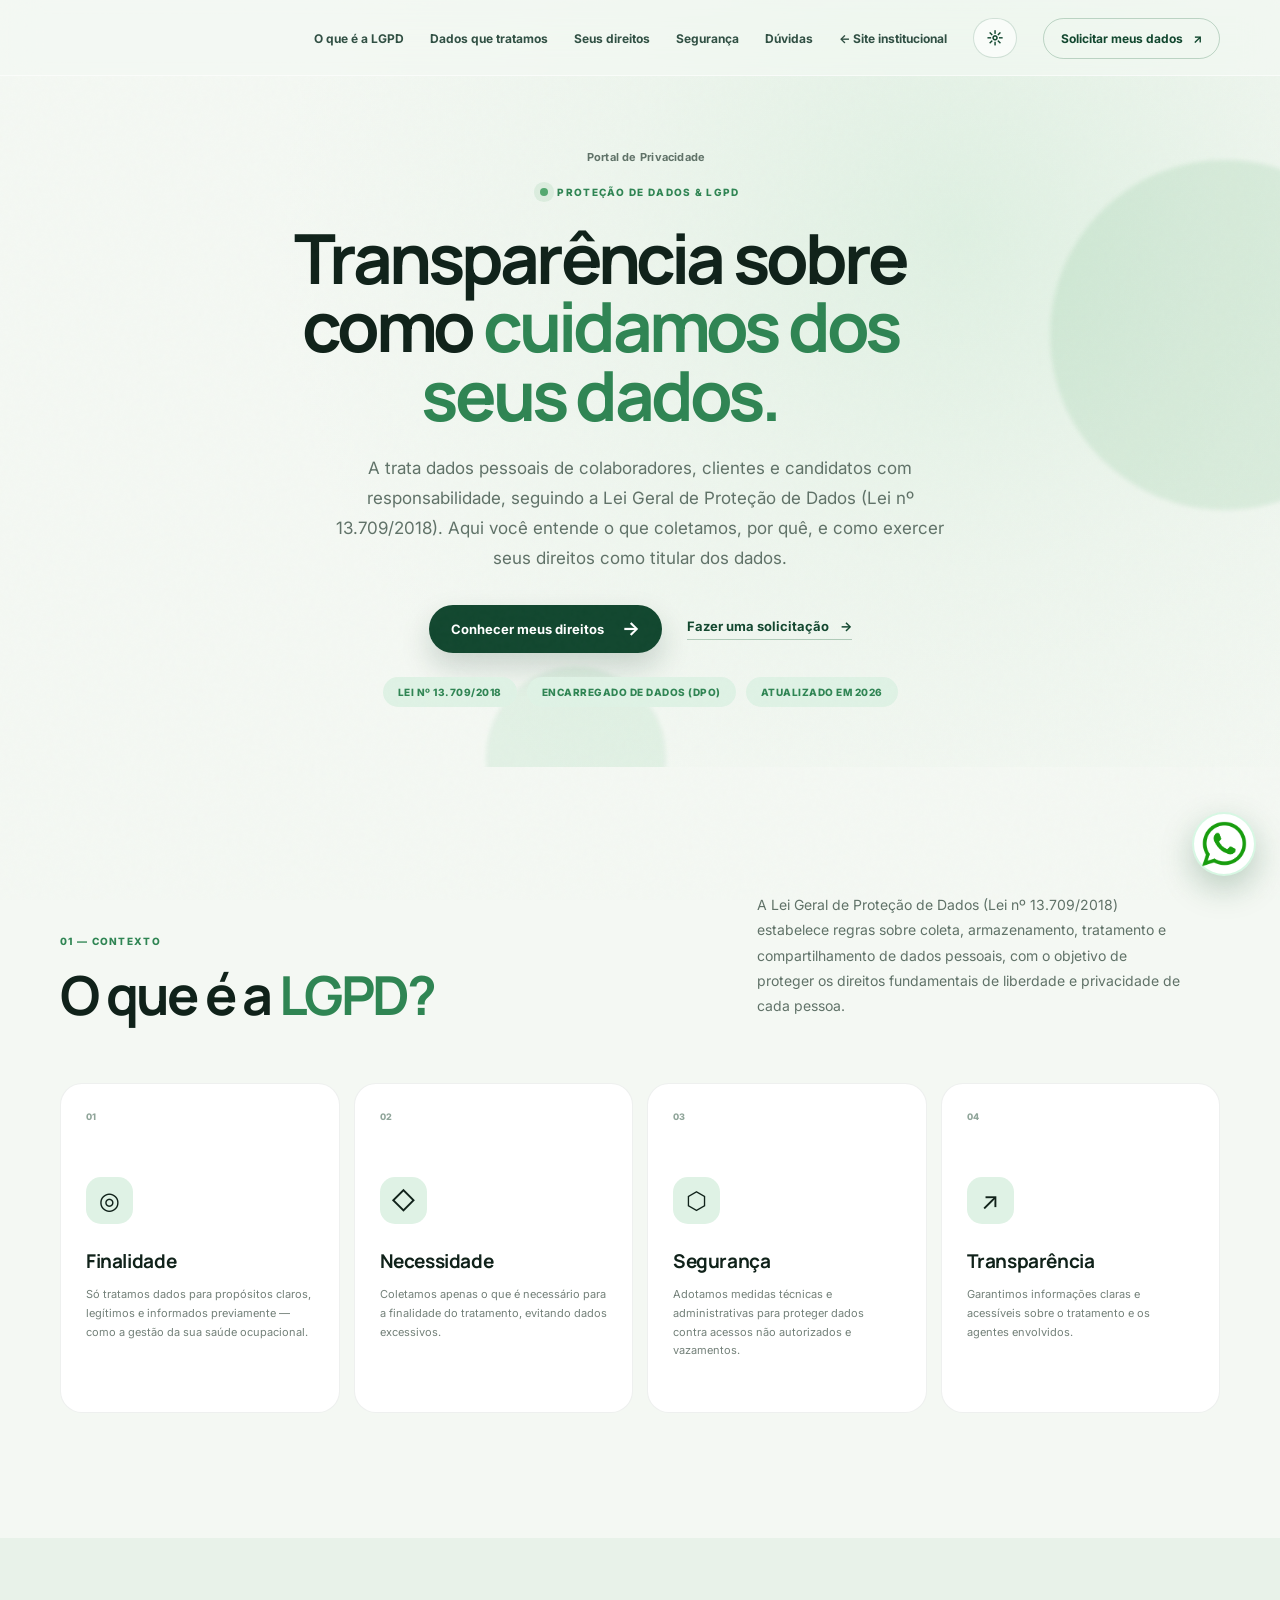
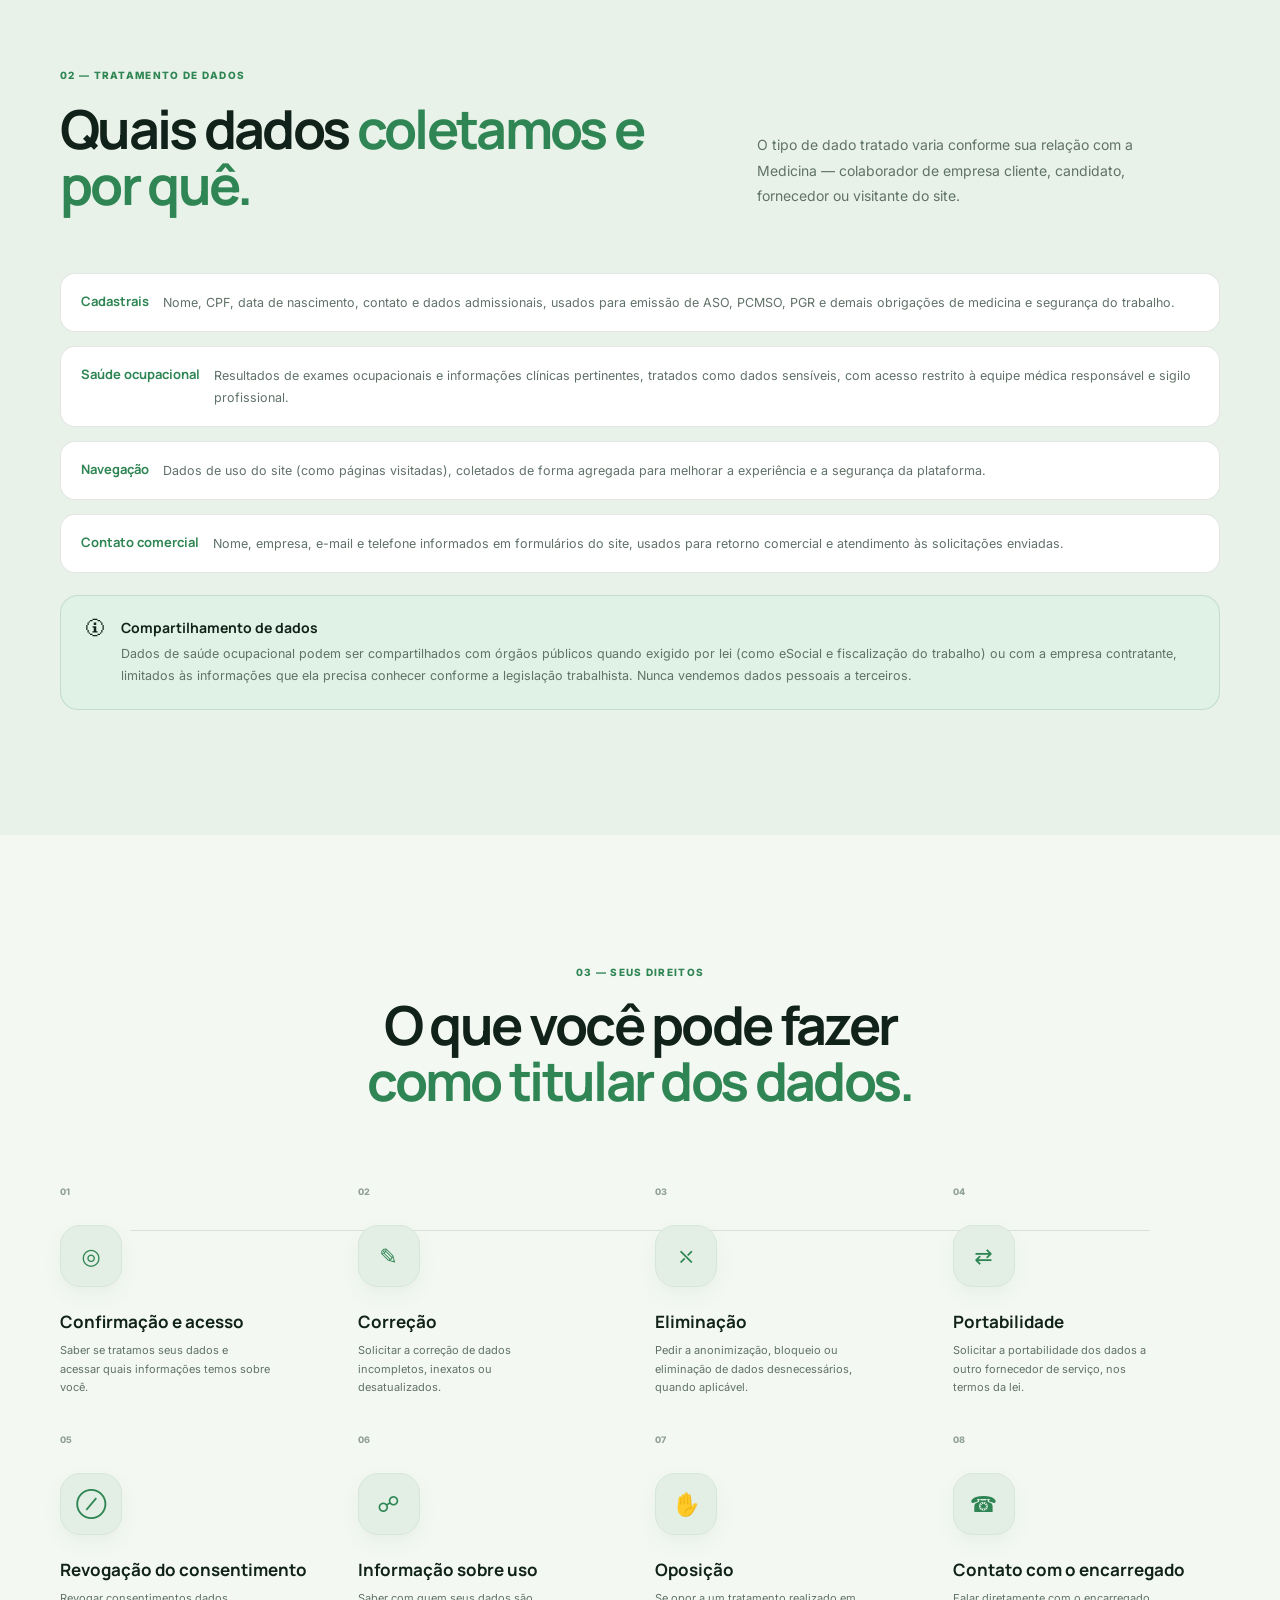
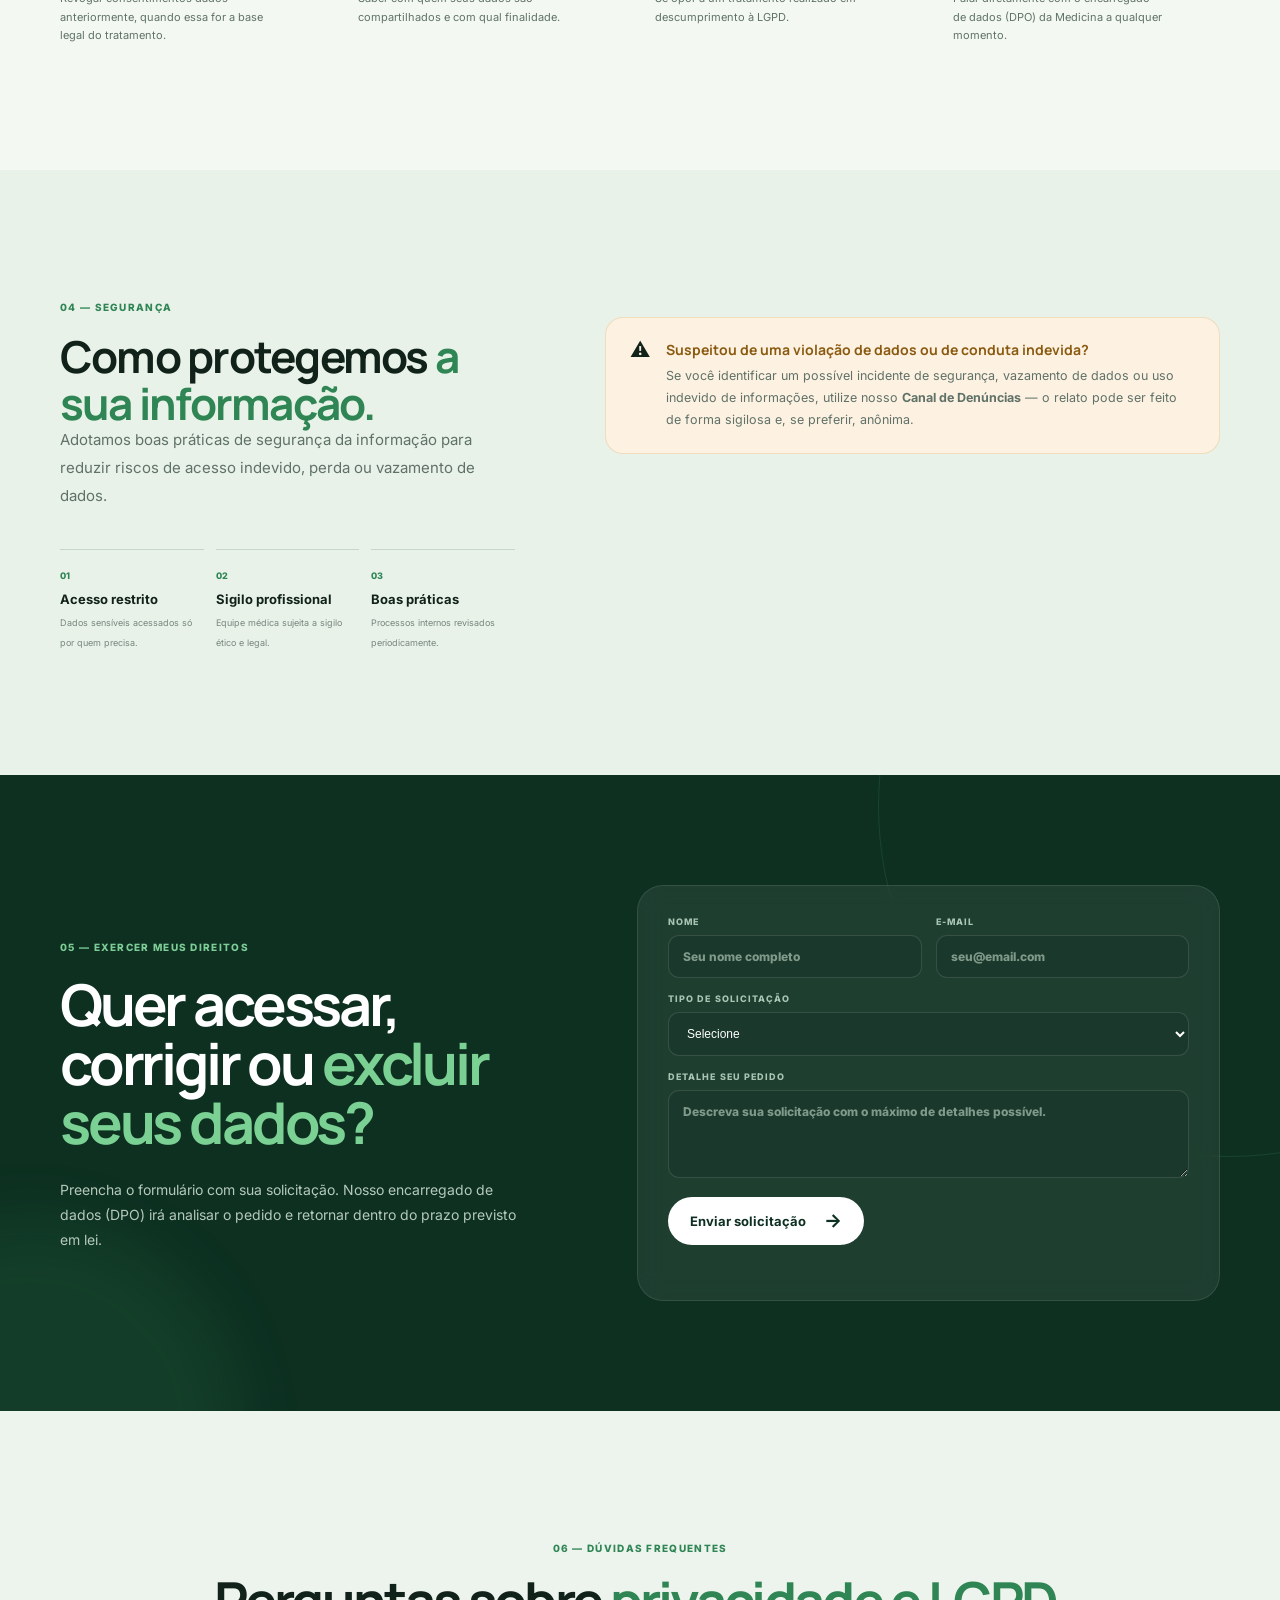
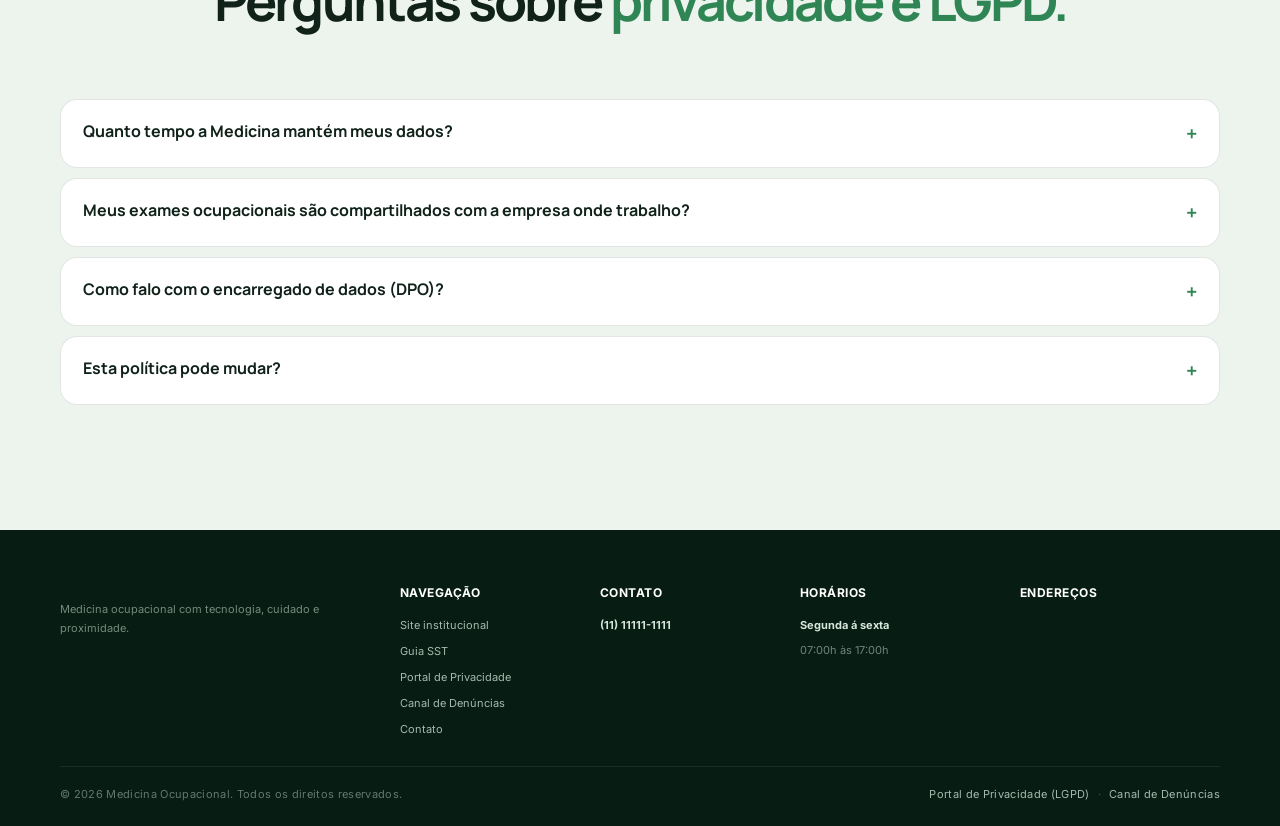
==== Medicina/privacidade.html @ 220d485c "Add files via upload" ====
<!DOCTYPE html>
<html lang="pt-BR">

<head>
  <meta charset="UTF-8">
  <meta name="viewport" content="width=device-width, initial-scale=1.0">

  <meta name="description"
    content="Portal de Privacidade — como tratamos dados pessoais em conformidade com a LGPD (Lei 13.709/2018), seus direitos e como exercê-los.">

  <meta name="theme-color" content="#0f3d2a">

  <title>Portal de Privacidade & LGPD</title>

  <link rel="preconnect" href="https://fonts.googleapis.com">
  <link rel="preconnect" href="https://fonts.gstatic.com" crossorigin>

  <link
    href="https://fonts.googleapis.com/css2?family=Inter:wght@400;500;600;700;800&family=Manrope:wght@500;600;700;800&display=swap"
    rel="stylesheet">

  <link rel="stylesheet" href="style.css">
  <link rel="stylesheet" href="legal.css">
</head>

<body>

  <div class="noise" aria-hidden="true"></div>

  <header class="header" id="inicio">
    <div class="container nav-wrap">

      <a class="brand" href="index.html" aria-label="Medicina - início">
      </a>

      <button class="menu-toggle" type="button" aria-label="Abrir menu" aria-expanded="false">
        <span></span>
        <span></span>
        <span></span>
      </button>

      <nav class="nav" aria-label="Navegação principal">
        <a href="#lgpd">O que é a LGPD</a>
        <a href="#dados">Dados que tratamos</a>
        <a href="#direitos">Seus direitos</a>
        <a href="#seguranca">Segurança</a>
        <a href="#faq">Dúvidas</a>
        <a href="index.html">← Site institucional</a>

        <button class="theme-toggle" type="button" id="themeToggle" aria-label="Ativar tema escuro" aria-pressed="false"
          title="Alternar tema">
          <span class="theme-icon theme-sun" aria-hidden="true">☼</span>
          <span class="theme-icon theme-moon" aria-hidden="true">☾</span>
        </button>

        <a href="#solicitar" class="nav-cta">
          Solicitar meus dados <span>↗</span>
        </a>
      </nav>

    </div>
  </header>


  <main>

    <!-- =========================
         HERO
    ========================== -->
    <section class="hero hero-simple">

      <div class="hero-glow glow-one"></div>
      <div class="hero-glow glow-two"></div>

      <div class="container hero-grid">

        <div class="hero-copy reveal">

          <div class="breadcrumb">
            <a href="index.html"></a>
            <span></span>
            <span>Portal de Privacidade</span>
          </div>

          <div class="eyebrow" style="justify-content:center">
            <span class="pulse"></span>
            Proteção de dados & LGPD
          </div>

          <h1>
            Transparência sobre como
            <em>cuidamos dos seus dados.</em>
          </h1>

          <p class="hero-text">
            A trata dados pessoais de colaboradores, clientes e
            candidatos com responsabilidade, seguindo a Lei Geral de Proteção
            de Dados (Lei nº 13.709/2018). Aqui você entende o que coletamos,
            por quê, e como exercer seus direitos como titular dos dados.
          </p>

          <div class="hero-actions">
            <a href="#direitos" class="btn btn-primary">
              Conhecer meus direitos
              <span>→</span>
            </a>

            <a href="#solicitar" class="text-link">
              Fazer uma solicitação <span>→</span>
            </a>
          </div>

          <div class="meta-badges">
            <span class="meta-badge">Lei nº 13.709/2018</span>
            <span class="meta-badge">Encarregado de dados (DPO)</span>
            <span class="meta-badge">Atualizado em 2026</span>
          </div>

        </div>

      </div>

    </section>


    <!-- =========================
         O QUE É A LGPD
    ========================== -->
    <section class="section" id="lgpd">
      <div class="container">

        <div class="section-heading reveal">
          <div>
            <span class="section-tag">01 — Contexto</span>
            <h2>O que é a <span>LGPD?</span></h2>
          </div>

          <p>
            A Lei Geral de Proteção de Dados (Lei nº 13.709/2018) estabelece
            regras sobre coleta, armazenamento, tratamento e compartilhamento
            de dados pessoais, com o objetivo de proteger os direitos
            fundamentais de liberdade e privacidade de cada pessoa.
          </p>
        </div>

        <div class="services-grid">

          <div class="service-card reveal">
            <span class="service-number">01</span>
            <div class="service-icon">◎</div>
            <h3>Finalidade</h3>
            <p>Só tratamos dados para propósitos claros, legítimos e
              informados previamente — como a gestão da sua saúde
              ocupacional.</p>
          </div>

          <div class="service-card reveal delay-1">
            <span class="service-number">02</span>
            <div class="service-icon">◇</div>
            <h3>Necessidade</h3>
            <p>Coletamos apenas o que é necessário para a finalidade do
              tratamento, evitando dados excessivos.</p>
          </div>

          <div class="service-card reveal delay-2">
            <span class="service-number">03</span>
            <div class="service-icon">⬡</div>
            <h3>Segurança</h3>
            <p>Adotamos medidas técnicas e administrativas para proteger
              dados contra acessos não autorizados e vazamentos.</p>
          </div>

          <div class="service-card reveal delay-3">
            <span class="service-number">04</span>
            <div class="service-icon">↗</div>
            <h3>Transparência</h3>
            <p>Garantimos informações claras e acessíveis sobre o
              tratamento e os agentes envolvidos.</p>
          </div>

        </div>

      </div>
    </section>


    <!-- =========================
         DADOS QUE TRATAMOS
    ========================== -->
    <section class="section about" id="dados">
      <div class="container">

        <div class="section-heading reveal">
          <div>
            <span class="section-tag">02 — Tratamento de dados</span>
            <h2>Quais dados <span>coletamos e por quê.</span></h2>
          </div>

          <p>
            O tipo de dado tratado varia conforme sua relação com a
            Medicina — colaborador de empresa cliente, candidato,
            fornecedor ou visitante do site.
          </p>
        </div>

        <ul class="legal-list">

          <li class="reveal">
            <b>Cadastrais</b>
            <span>Nome, CPF, data de nascimento, contato e dados
              admissionais, usados para emissão de ASO, PCMSO, PGR e
              demais obrigações de medicina e segurança do trabalho.</span>
          </li>

          <li class="reveal delay-1">
            <b>Saúde ocupacional</b>
            <span>Resultados de exames ocupacionais e informações clínicas
              pertinentes, tratados como dados sensíveis, com acesso
              restrito à equipe médica responsável e sigilo profissional.</span>
          </li>

          <li class="reveal delay-2">
            <b>Navegação</b>
            <span>Dados de uso do site (como páginas visitadas), coletados
              de forma agregada para melhorar a experiência e a
              segurança da plataforma.</span>
          </li>

          <li class="reveal delay-3">
            <b>Contato comercial</b>
            <span>Nome, empresa, e-mail e telefone informados em
              formulários do site, usados para retorno comercial e
              atendimento às solicitações enviadas.</span>
          </li>

        </ul>

        <div class="info-box reveal">
          <span class="info-icon">🛈</span>
          <div>
            <h4>Compartilhamento de dados</h4>
            <p>
              Dados de saúde ocupacional podem ser compartilhados com
              órgãos públicos quando exigido por lei (como eSocial e
              fiscalização do trabalho) ou com a empresa contratante,
              limitados às informações que ela precisa conhecer conforme
              a legislação trabalhista. Nunca vendemos dados pessoais a
              terceiros.
            </p>
          </div>
        </div>

      </div>
    </section>


    <!-- =========================
         SEUS DIREITOS
    ========================== -->
    <section class="section process" id="direitos">
      <div class="container">

        <div class="section-heading centered reveal">
          <span class="section-tag">03 — Seus direitos</span>
          <h2>
            O que você pode fazer<br>
            <span>como titular dos dados.</span>
          </h2>
        </div>

        <div class="process-line"></div>

        <div class="process-grid">

          <div class="step reveal">
            <span>01</span>
            <div class="step-icon">◎</div>
            <h3>Confirmação e acesso</h3>
            <p>Saber se tratamos seus dados e acessar quais informações
              temos sobre você.</p>
          </div>

          <div class="step reveal delay-1">
            <span>02</span>
            <div class="step-icon">✎</div>
            <h3>Correção</h3>
            <p>Solicitar a correção de dados incompletos, inexatos ou
              desatualizados.</p>
          </div>

          <div class="step reveal delay-2">
            <span>03</span>
            <div class="step-icon">⤬</div>
            <h3>Eliminação</h3>
            <p>Pedir a anonimização, bloqueio ou eliminação de dados
              desnecessários, quando aplicável.</p>
          </div>

          <div class="step reveal delay-3">
            <span>04</span>
            <div class="step-icon">⇄</div>
            <h3>Portabilidade</h3>
            <p>Solicitar a portabilidade dos dados a outro fornecedor de
              serviço, nos termos da lei.</p>
          </div>

          <div class="step reveal">
            <span>05</span>
            <div class="step-icon">⊘</div>
            <h3>Revogação do consentimento</h3>
            <p>Revogar consentimentos dados anteriormente, quando essa for
              a base legal do tratamento.</p>
          </div>

          <div class="step reveal delay-1">
            <span>06</span>
            <div class="step-icon">☍</div>
            <h3>Informação sobre uso</h3>
            <p>Saber com quem seus dados são compartilhados e com qual
              finalidade.</p>
          </div>

          <div class="step reveal delay-2">
            <span>07</span>
            <div class="step-icon">✋</div>
            <h3>Oposição</h3>
            <p>Se opor a um tratamento realizado em descumprimento à
              LGPD.</p>
          </div>

          <div class="step reveal delay-3">
            <span>08</span>
            <div class="step-icon">☎</div>
            <h3>Contato com o encarregado</h3>
            <p>Falar diretamente com o encarregado de dados (DPO) da
              Medicina a qualquer momento.</p>
          </div>

        </div>

      </div>
    </section>


    <!-- =========================
         SEGURANÇA DA INFORMAÇÃO
    ========================== -->
    <section class="section about" id="seguranca">
      <div class="container split reveal">

        <div>
          <span class="section-tag">04 — Segurança</span>
          <h2>Como protegemos <span>a sua informação.</span></h2>

          <p>
            Adotamos boas práticas de segurança da informação para reduzir
            riscos de acesso indevido, perda ou vazamento de dados.
          </p>

          <div class="values">

            <div>
              <span>01</span>
              <strong>Acesso restrito</strong>
              <small>
                Dados sensíveis acessados só por quem precisa.
              </small>
            </div>

            <div>
              <span>02</span>
              <strong>Sigilo profissional</strong>
              <small>
                Equipe médica sujeita a sigilo ético e legal.
              </small>
            </div>

            <div>
              <span>03</span>
              <strong>Boas práticas</strong>
              <small>
                Processos internos revisados periodicamente.
              </small>
            </div>

          </div>

        </div>

        <div class="info-box warn">
          <span class="info-icon">⚠</span>
          <div>
            <h4>Suspeitou de uma violação de dados ou de conduta indevida?</h4>
            <p>
              Se você identificar um possível incidente de segurança,
              vazamento de dados ou uso indevido de informações, utilize
              nosso <a href="canal-denuncias.html"><strong>Canal de
                  Denúncias</strong></a> — o relato pode ser feito de forma
              sigilosa e, se preferir, anônima.
            </p>
          </div>
        </div>

      </div>
    </section>


    <!-- =========================
         SOLICITAÇÃO DO TITULAR
    ========================== -->
    <section class="cta-section" id="solicitar">

      <div class="cta-glow"></div>

      <div class="container cta-grid">

        <div class="cta-copy reveal">

          <span class="section-tag light">
            05 — Exercer meus direitos
          </span>

          <h2>
            Quer acessar, corrigir ou
            <em>excluir seus dados?</em>
          </h2>

          <p>
            Preencha o formulário com sua solicitação. Nosso encarregado de
            dados (DPO) irá analisar o pedido e retornar dentro do prazo
            previsto em lei.
          </p>

        </div>

        <form class="contact-form reveal delay-1" id="contactForm"
          action="https://formsubmit.co/ajax/felipep2907@gmail.com" method="POST">

          <!-- Configurações do FormSubmit -->
          <input type="hidden" name="_subject" value="Solicitação de titular de dados (LGPD)">
          <input type="hidden" name="_template" value="table">
          <input type="hidden" name="_captcha" value="false">

          <div class="form-row">

            <label>
              Nome
              <input type="text" name="nome" placeholder="Seu nome completo" autocomplete="name" required>
            </label>

            <label>
              E-mail
              <input type="email" name="email" placeholder="seu@email.com" autocomplete="email" required>
            </label>

          </div>

          <label>
            Tipo de solicitação
            <select name="tipo_solicitacao" required>
              <option value="" disabled selected>Selecione</option>
              <option value="Acesso aos dados">Acesso aos meus dados</option>
              <option value="Correção de dados">Correção de dados</option>
              <option value="Revogação de consentimento">Revogação de consentimento</option>
              <option value="Outra">Outra solicitação relacionada à LGPD</option>
            </select>
          </label>

          <label>
            Detalhe seu pedido
            <textarea name="mensagem" rows="4"
              placeholder="Descreva sua solicitação com o máximo de detalhes possível." required></textarea>
          </label>

          <button class="btn btn-light" type="submit">
            Enviar solicitação
            <span>→</span>
          </button>

          <p class="form-note" id="formMessage" role="status"></p>

        </form>

      </div>

    </section>


    <!-- =========================
         FAQ
    ========================== -->
    <section class="section faq" id="faq">
      <div class="container">

        <div class="section-heading centered reveal">
          <span class="section-tag">06 — Dúvidas frequentes</span>
          <h2>Perguntas sobre <span>privacidade e LGPD.</span></h2>
        </div>

        <div class="faq-list">

          <details class="reveal">
            <summary>Quanto tempo a Medicina mantém meus dados?</summary>
            <p>
              Mantemos os dados pelo tempo necessário para cumprir a
              finalidade do tratamento e as obrigações legais aplicáveis à
              medicina e segurança do trabalho, incluindo prazos de guarda
              de prontuários exigidos por normas específicas.
            </p>
          </details>

          <details class="reveal">
            <summary>Meus exames ocupacionais são compartilhados com a empresa
              onde trabalho?</summary>
            <p>
              A empresa recebe apenas a informação de aptidão (apto/inapto)
              constante no ASO, conforme exige a legislação. O conteúdo
              clínico detalhado é protegido por sigilo médico.
            </p>
          </details>

          <details class="reveal">
            <summary>Como falo com o encarregado de dados (DPO)?</summary>
            <p>
              Use o formulário de solicitação acima ou o e-mail
              <a href="mailto:felipep2907@gmail.com">felipep2907@gmail.com</a>,
              indicando que o assunto é referente à LGPD.
            </p>
          </details>

          <details class="reveal">
            <summary>Esta política pode mudar?</summary>
            <p>
              Sim. Este portal pode ser atualizado para refletir mudanças
              legais ou nos nossos processos. Recomendamos revisitar esta
              página periodicamente.
            </p>
          </details>

        </div>

      </div>
    </section>

  </main>

  <footer class="footer">

    <div class="container footer-grid">
      <div class="footer-brand">

        <p>
          Medicina ocupacional com tecnologia,
          cuidado e proximidade.
        </p>

      </div>
      <div class="footer-column">

        <h4>Navegação</h4>

        <nav class="footer-links" aria-label="Navegação do rodapé">

          <a href="index.html">
            Site institucional
          </a>

          <a href="guia-sst.html">
            Guia SST
          </a>

          <a href="privacidade.html">
            Portal de Privacidade
          </a>

          <a href="canal-denuncias.html">
            Canal de Denúncias
          </a>

          <a href="index.html#contato">
            Contato
          </a>

        </nav>

      </div>

      <div class="footer-column">

        <h4>Contato</h4>

        <div class="footer-info">

          <a href="tel:+5511111111111">
            (11) 11111-1111
          </a>

        </div>

      </div>
      <div class="footer-column">

        <h4>Horários</h4>

        <div class="footer-info">

          <strong>Segunda á sexta</strong>

          <span>
            07:00h às 17:00h<br>
          </span>
        </div>

      </div>
      <div class="footer-column footer-address">

        <h4>Endereços</h4>

        <div class="footer-info">
        </div>

      </div>

    </div>

    <div class="container footer-bottom">

      <span>
        © <span id="year"></span>
        Medicina Ocupacional.
        Todos os direitos reservados.
      </span>

      <nav class="footer-legal" aria-label="Links legais">
        <a href="privacidade.html">Portal de Privacidade (LGPD)</a>
        <span class="dot">·</span>
        <a href="canal-denuncias.html">Canal de Denúncias</a>
      </nav>

    </div>

  </footer>

  <a class="whatsapp" href="" target="_blank" rel="noopener"
    aria-label="Falar pelo WhatsApp">
    <span class="whatsapp-flutuante">
      <img src="assets/whatsapp-png-logo-1.png" alt="WhatsApp Logo">
    </span>
  </a>
  <script src="script.js"></script>
</body>

</html>
---- Medicina/style.css ----
@import url('https://fonts.googleapis.com/css2?family=Inter:wght@400;500;600;700;800&family=Manrope:wght@500;600;700;800&display=swap');

:root {
  --green-950: #092218;
  --green-900: #0d3021;
  --green-800: #12472f;
  --green: #1f673e;
  --green-600: #2f8553;
  --green-500: #53a86f;
  --mint: #dff2e5;
  --cream: #f4f8f3;
  --white: #fff;
  --ink: #10221a;
  --muted: #607268;
  --line: rgba(16, 34, 26, .11);
  --shadow: 0 24px 70px rgba(12, 50, 31, .12);
}

* {
  box-sizing: border-box;
  margin: 0;
  padding: 0
}

html {
  scroll-behavior: smooth;
  scroll-padding-top: 92px
}

body {
  font-family: Inter, system-ui, sans-serif;
  color: var(--ink);
  background: var(--cream);
  overflow-x: hidden
}

a {
  text-decoration: none;
  color: inherit
}

button,
input,
textarea {
  font: inherit
}

.container {
  width: min(1160px, calc(100% - 48px));
  margin: auto
}

.noise {
  position: fixed;
  inset: 0;
  pointer-events: none;
  z-index: 20;
  opacity: .025;
  background-image: url("data:image/svg+xml,%3Csvg viewBox='0 0 180 180' xmlns='http://www.w3.org/2000/svg'%3E%3Cfilter id='n'%3E%3CfeTurbulence type='fractalNoise' baseFrequency='.9' numOctaves='3' stitchTiles='stitch'/%3E%3C/filter%3E%3Crect width='100%25' height='100%25' filter='url(%23n)' opacity='.8'/%3E%3C/svg%3E")
}

.header {
  height: 76px;
  position: fixed;
  top: 0;
  left: 0;
  width: 100%;
  z-index: 1000;
  background: rgba(244, 248, 243, .68);
  backdrop-filter: blur(18px) saturate(130%);
  -webkit-backdrop-filter: blur(18px) saturate(130%);
  border-bottom: 1px solid rgba(255, 255, 255, .52);
  box-shadow: 0 8px 30px rgba(12, 50, 31, .04);
  transition: background-color .35s ease, box-shadow .35s ease, border-color .35s ease
}

.nav-wrap {
  height: 76px;
  display: flex;
  align-items: center;
  justify-content: space-between
}

.brand img {
  width: 170px;
  display: block
}

.nav {
  display: flex;
  align-items: center;
  gap: 26px;
  font-size: 12px;
  font-weight: 700;
  color: #315044
}

.nav a {
  transition: .25s
}

.nav a:hover {
  color: var(--green-600);
  transform: translateY(-2px)
}

.nav-cta {
  padding: 12px 17px;
  border: 1px solid rgba(31, 103, 62, .25);
  border-radius: 100px;
  color: var(--green-800) !important
}

.nav-cta span {
  margin-left: 7px
}

.menu-toggle {
  display: none;
  border: 0;
  background: none;
  width: 42px;
  height: 42px;
  cursor: pointer
}

.menu-toggle span {
  display: block;
  width: 23px;
  height: 2px;
  background: var(--green-900);
  margin: 5px auto;
  transition: .25s
}

.hero {
  min-height: 820px;
  padding: 160px 0 90px;
  position: relative;
  isolation: isolate;
  overflow: hidden;
  background: radial-gradient(circle at 75% 30%, #dff0e2 0, #edf5ed 31%, var(--cream) 62%)
}

.hero-grid {
  display: grid;
  grid-template-columns: 1.03fr .97fr;
  gap: 60px;
  align-items: center;
  min-height: 600px
}

.eyebrow,
.section-tag {
  display: inline-flex;
  align-items: center;
  gap: 9px;
  text-transform: uppercase;
  letter-spacing: .13em;
  font-size: 10px;
  font-weight: 800;
  color: var(--green-600)
}

.pulse {
  width: 8px;
  height: 8px;
  border-radius: 50%;
  background: var(--green-500);
  box-shadow: 0 0 0 6px rgba(83, 168, 111, .12)
}

.hero h1 {
  font-family: Manrope, sans-serif;
  font-size: clamp(45px, 5.4vw, 76px);
  line-height: .99;
  letter-spacing: -.055em;
  margin: 24px 0 25px;
  max-width: 720px
}

.hero h1 em,
.about-copy h2 span,
.section-heading h2 span {
  font-style: normal;
  color: var(--green-600)
}

.hero-text {
  font-size: 17px;
  line-height: 1.75;
  color: var(--muted);
  max-width: 620px
}

.hero-actions {
  display: flex;
  align-items: center;
  gap: 25px;
  margin-top: 32px
}

.btn {
  display: inline-flex;
  align-items: center;
  justify-content: center;
  gap: 18px;
  border: 0;
  cursor: pointer;
  border-radius: 100px;
  padding: 16px 22px;
  font-weight: 700;
  font-size: 13px;
  transition: .3s
}

.btn span {
  font-size: 19px;
  line-height: 0
}

.btn-primary {
  background: var(--green-800);
  color: #fff;
  box-shadow: 0 14px 30px rgba(13, 48, 33, .18)
}

.btn-primary:hover {
  background: var(--green-600);
  transform: translateY(-3px);
  box-shadow: 0 18px 35px rgba(13, 48, 33, .22)
}

.text-link {
  font-size: 13px;
  font-weight: 700;
  color: var(--green-800);
  border-bottom: 1px solid rgba(31, 103, 62, .3);
  padding-bottom: 5px
}

.text-link span {
  margin-left: 8px
}

.hero-proof {
  display: flex;
  align-items: center;
  gap: 22px;
  margin-top: 58px;
  color: var(--green-900)
}

.proof-item {
  display: flex;
  align-items: center;
  gap: 10px
}

.proof-item strong {
  font-family: Manrope;
  font-size: 23px;
  color: var(--green-600)
}

.proof-item span {
  font-size: 9px;
  line-height: 1.35;
  text-transform: uppercase;
  letter-spacing: .08em;
  color: #718078;
  font-weight: 700
}

.proof-line {
  height: 34px;
  width: 1px;
  background: var(--line)
}

.hero-visual {
  height: 550px;
  position: relative
}

.main-card {
  position: absolute;
  width: 390px;
  height: 500px;
  right: 50px;
  top: 25px;
  border-radius: 36px;
  background: linear-gradient(145deg, #164a31, #0b2b1d);
  box-shadow: 0 35px 80px rgba(15, 54, 34, .24);
  overflow: hidden;
  color: #fff;
  padding: 28px
}

.main-card:before {
  content: "";
  position: absolute;
  width: 300px;
  height: 300px;
  border-radius: 50%;
  border: 1px solid rgba(255, 255, 255, .09);
  left: -110px;
  bottom: -70px
}

.card-top {
  display: flex;
  justify-content: space-between;
  align-items: center
}

.status {
  font-size: 9px;
  text-transform: uppercase;
  letter-spacing: .12em;
  color: #bce5c9
}

.status i {
  display: inline-block;
  width: 6px;
  height: 6px;
  background: #76d594;
  border-radius: 50%;
  margin-right: 6px;
  box-shadow: 0 0 0 4px rgba(118, 213, 148, .12)
}

.mini-icon {
  width: 29px;
  height: 29px;
  border-radius: 50%;
  background: rgba(255, 255, 255, .09);
  display: grid;
  place-items: center
}

.medical-symbol {
  position: absolute;
  right: 40px;
  top: 110px;
  width: 120px;
  height: 120px;
  opacity: .9
}

.medical-symbol:before,
.medical-symbol:after {
  content: "";
  position: absolute;
  left: 50%;
  top: 50%;
  background: #6fc98a;
  border-radius: 15px;
  transform: translate(-50%, -50%)
}

.medical-symbol:before {
  width: 120px;
  height: 34px
}

.medical-symbol:after {
  height: 120px;
  width: 34px
}

.medical-symbol span {
  position: absolute;
  width: 32px;
  height: 32px;
  border: 1px solid rgba(255, 255, 255, .35);
  border-radius: 50%;
  z-index: 2;
  left: 44px;
  top: 44px
}

.card-content {
  position: absolute;
  left: 28px;
  right: 28px;
  bottom: 47px;
  z-index: 2
}

.card-content small {
  font-size: 9px;
  letter-spacing: .18em;
  color: #86bf99;
  font-weight: 800
}

.card-content h2 {
  font-family: Manrope;
  font-size: 38px;
  letter-spacing: -.04em;
  margin: 9px 0
}

.card-content p {
  font-size: 12px;
  line-height: 1.65;
  color: #c0d4c7;
  max-width: 280px
}

.card-wave {
  position: absolute;
  bottom: -120px;
  right: -90px;
  width: 330px;
  height: 330px;
  border: 1px solid rgba(114, 210, 143, .25);
  border-radius: 50%;
  box-shadow: 0 0 0 45px rgba(114, 210, 143, .025), 0 0 0 90px rgba(114, 210, 143, .02)
}

.floating-card {
  position: absolute;
  background: rgba(255, 255, 255, .92);
  backdrop-filter: blur(15px);
  box-shadow: 0 20px 50px rgba(15, 54, 34, .14);
  border: 1px solid rgba(255, 255, 255, .9);
  border-radius: 18px;
  z-index: 3
}

.card-check {
  left: 10px;
  bottom: 84px;
  padding: 13px 17px;
  display: flex;
  align-items: center;
  gap: 11px
}

.check-circle {
  width: 34px;
  height: 34px;
  border-radius: 50%;
  display: grid;
  place-items: center;
  background: var(--mint);
  color: var(--green-600);
  font-weight: 800
}

.floating-card strong {
  font-size: 11px;
  display: block
}

.floating-card span {
  display: block;
  font-size: 9px;
  color: #7b8881;
  margin-top: 3px
}

.card-data {
  right: 5px;
  top: 75px;
  padding: 15px 18px;
  width: 140px
}

.data-label {
  font-size: 8px !important;
  letter-spacing: .12em;
  font-weight: 800;
  color: #6e8177 !important
}

.card-data strong {
  font-size: 18px;
  margin-top: 4px;
  color: var(--green-800)
}

.data-bars {
  display: flex;
  gap: 4px;
  align-items: flex-end;
  height: 22px;
  margin-top: 10px
}

.data-bars i {
  width: 9px;
  border-radius: 4px 4px 2px 2px;
  background: #9bceb0
}

.data-bars i:nth-child(1) {
  height: 8px
}

.data-bars i:nth-child(2) {
  height: 13px
}

.data-bars i:nth-child(3) {
  height: 11px
}

.data-bars i:nth-child(4) {
  height: 18px
}

.data-bars i:nth-child(5) {
  height: 21px;
  background: var(--green-600)
}

.hero-glow {
  position: absolute;
  border-radius: 50%;
  filter: blur(2px);
  pointer-events: none
}

.glow-one {
  width: 350px;
  height: 350px;
  background: rgba(92, 178, 116, .14);
  right: -120px;
  top: 160px
}

.glow-two {
  width: 180px;
  height: 180px;
  background: rgba(111, 195, 139, .13);
  left: 38%;
  bottom: -80px
}

.parallax-orb {
  position: absolute;
  border-radius: 50%;
  border: 1px solid rgba(47, 133, 83, .14);
  pointer-events: none
}

.orb-one {
  width: 160px;
  height: 160px;
  left: -75px;
  top: 380px
}

.orb-two {
  width: 95px;
  height: 95px;
  right: 40%;
  top: 120px
}

.scroll-cue {
  position: absolute;
  bottom: 22px;
  left: 50%;
  transform: translateX(-50%);
  font-size: 9px;
  text-transform: uppercase;
  letter-spacing: .18em;
  color: #8b9891;
  display: flex;
  gap: 10px;
  align-items: center
}

.scroll-cue span {
  height: 25px;
  width: 1px;
  background: #a8b4ad
}

.ticker {
  overflow: hidden;
  background: var(--green-800);
  color: #e5f3e9;
  height: 48px;
  display: flex;
  align-items: center
}

.ticker-track {
  white-space: nowrap;
  font-size: 10px;
  font-weight: 800;
  letter-spacing: .18em;
}

.ticker b {
  color: #72c88c
}

.section {
  padding: 125px 0
}

.section-heading {
  display: grid;
  grid-template-columns: 1.15fr .85fr;
  gap: 70px;
  align-items: end;
  margin-bottom: 60px
}

.section-heading h2,
.about-copy h2 {
  font-family: Manrope;
  font-size: clamp(35px, 4.2vw, 55px);
  line-height: 1.04;
  letter-spacing: -.05em;
  margin-top: 18px
}

.section-heading>p {
  font-size: 14px;
  line-height: 1.8;
  color: var(--muted);
  max-width: 430px;
  margin-bottom: 5px
}

.services-grid {
  display: grid;
  grid-template-columns: repeat(4, 1fr);
  gap: 14px
}

.service-card {
  background: #fff;
  border: 1px solid rgba(17, 49, 35, .07);
  border-radius: 22px;
  min-height: 330px;
  padding: 27px 25px;
  position: relative;
  overflow: hidden;
  transition: .4s;
  display: flex;
  flex-direction: column
}

.service-card:hover {
  transform: translateY(-8px);
  box-shadow: var(--shadow)
}

.service-card.featured {
  background: var(--green-800);
  color: #fff
}

.service-number {
  font-size: 9px;
  font-weight: 800;
  color: #90a59a
}

.featured .service-number {
  color: #9ac7aa
}

.service-icon {
  width: 47px;
  height: 47px;
  border-radius: 15px;
  background: var(--mint);
  color: var(--green-700);
  display: grid;
  place-items: center;
  font-size: 24px;
  margin: 55px 0 24px
}

.featured .service-icon {
  background: rgba(255, 255, 255, .12);
  color: #bce8c8
}

.service-card h3 {
  font-family: Manrope;
  font-size: 19px;
  letter-spacing: -.02em
}

.service-card p {
  font-size: 11px;
  line-height: 1.7;
  color: #738079;
  margin-top: 11px
}

.featured p {
  color: #c1d6c8
}

.service-card a {
  font-size: 10px;
  font-weight: 800;
  margin-top: auto;
  padding-top: 22px;
  color: var(--green-600)
}

.featured a {
  color: #b5e6c3
}

.service-card a span {
  margin-left: 6px
}

.about {
  background: #e8f2e9;
  position: relative;
  overflow: hidden
}

.about-grid {
  display: grid;
  grid-template-columns: .9fr 1.1fr;
  gap: 110px;
  align-items: center
}

.about-visual {
  position: relative;
  min-height: 510px
}

.about-photo {
  height: 475px;
  width: 390px;
  border-radius: 30px;
  background: linear-gradient(145deg, #bdd9c4, #8ebc9c);
  position: relative;
  overflow: hidden;
  display: flex;
  flex-direction: column;
  justify-content: flex-end;
  padding: 32px;
  color: #16472e;
  box-shadow: var(--shadow)
}

.about-photo:before {
  content: "";
  position: absolute;
  width: 340px;
  height: 340px;
  border: 1px solid rgba(13, 48, 33, .17);
  border-radius: 50%;
  top: -70px;
  right: -80px;
  box-shadow: 0 0 0 45px rgba(255, 255, 255, .06), 0 0 0 90px rgba(255, 255, 255, .04)
}

.about-photo:after {
  content: "";
  position: absolute;
  inset: 20px;
  border: 1px solid rgba(255, 255, 255, .4);
  border-radius: 22px
}

.cross-large {
  font-size: 180px;
  font-weight: 200;
  line-height: .7;
  opacity: .35;
  position: absolute;
  top: 100px;
  left: 110px
}

.about-photo span {
  font-family: Manrope;
  font-size: 31px;
  font-weight: 800;
  position: relative;
  z-index: 2;
  letter-spacing: -.04em
}

.about-photo small {
  font-size: 8px;
  letter-spacing: .17em;
  font-weight: 800;
  position: relative;
  z-index: 2;
  margin-top: 7px
}

.experience-card {
  position: absolute;
  right: 0;
  bottom: 12px;
  background: #fff;
  border-radius: 18px;
  padding: 18px 20px;
  display: flex;
  align-items: center;
  gap: 14px;
  box-shadow: 0 20px 50px rgba(20, 70, 43, .12)
}

.experience-card strong {
  font-family: Manrope;
  font-size: 38px;
  color: var(--green-600)
}

.experience-card span {
  font-size: 10px;
  font-weight: 700;
  line-height: 1.45;
  color: #5d6c64
}

.about-copy>p {
  font-size: 14px;
  line-height: 1.85;
  color: var(--muted);
  max-width: 570px;
  margin-top: 22px
}

.values {
  display: grid;
  grid-template-columns: repeat(3, 1fr);
  gap: 12px;
  margin-top: 40px
}

.values div {
  border-top: 1px solid rgba(20, 70, 43, .16);
  padding-top: 13px
}

.values span {
  font-size: 9px;
  color: var(--green-600);
  font-weight: 800
}

.values strong {
  display: block;
  font-size: 13px;
  margin: 8px 0 3px
}

.values small {
  font-size: 9px;
  color: #77867e
}

.about-shape {
  position: absolute;
  width: 600px;
  height: 600px;
  border: 1px solid rgba(47, 133, 83, .09);
  border-radius: 50%;
  right: -280px;
  top: -170px
}

.process {
  background: var(--cream)
}

.centered {
  display: block;
  text-align: center;
  margin-bottom: 70px
}

.centered h2 {
  margin-top: 17px
}

.process-grid {
  display: grid;
  grid-template-columns: repeat(4, 1fr);
  gap: 30px;
  position: relative
}

.process-line {
  height: 1px;
  background: var(--line);
  position: absolute;
  margin-top: 51px;
  width: min(1020px, calc(100% - 100px));
  left: 50%;
  transform: translateX(-50%)
}

.step {
  position: relative;
  z-index: 1
}

.step>span {
  font-size: 9px;
  color: #91a099;
  font-weight: 800;
  background: var(--cream);
  padding-right: 14px
}

.step-icon {
  width: 62px;
  height: 62px;
  border-radius: 20px;
  background: #e3efe5;
  border: 1px solid #d7e6da;
  color: var(--green-600);
  display: grid;
  place-items: center;
  font-size: 22px;
  margin: 26px 0 23px;
  box-shadow: 0 8px 20px rgba(30, 95, 54, .06)
}

.step h3 {
  font-family: Manrope;
  font-size: 17px
}

.step p {
  font-size: 11px;
  color: var(--muted);
  line-height: 1.7;
  margin-top: 8px;
  max-width: 210px
}

.cta-section {
  background: var(--green-900);
  color: #fff;
  position: relative;
  overflow: hidden;
  padding: 110px 0
}

.cta-section:before {
  content: "";
  position: absolute;
  width: 700px;
  height: 700px;
  border: 1px solid rgba(116, 208, 141, .12);
  border-radius: 50%;
  right: -300px;
  top: -320px
}

.cta-glow {
  position: absolute;
  width: 420px;
  height: 420px;
  border-radius: 50%;
  background: rgba(65, 151, 91, .13);
  filter: blur(30px);
  left: -180px;
  bottom: -230px
}

.cta-grid {
  display: grid;
  grid-template-columns: .9fr 1.1fr;
  gap: 100px;
  align-items: center;
  position: relative
}

.section-tag.light {
  color: #7dcd96
}

.cta-copy h2 {
  font-family: Manrope;
  font-size: clamp(38px, 4.5vw, 59px);
  line-height: 1.03;
  letter-spacing: -.055em;
  margin-top: 20px
}

.cta-copy h2 em {
  font-style: normal;
  color: #7bd093
}

.cta-copy p {
  font-size: 14px;
  line-height: 1.8;
  color: #b5c9bc;
  margin-top: 24px;
  max-width: 500px
}

.contact-form {
  background: rgba(255, 255, 255, .07);
  border: 1px solid rgba(255, 255, 255, .1);
  border-radius: 26px;
  padding: 30px;
  backdrop-filter: blur(12px)
}

.form-row {
  display: grid;
  grid-template-columns: 1fr 1fr;
  gap: 14px
}

.contact-form label {
  font-size: 9px;
  text-transform: uppercase;
  letter-spacing: .12em;
  font-weight: 800;
  color: #a9c4b2;
  display: block;
  margin-bottom: 15px
}

.contact-form input,
.contact-form textarea {
  display: block;
  width: 100%;
  border: 1px solid rgba(255, 255, 255, .12);
  background: rgba(0, 0, 0, .1);
  border-radius: 11px;
  color: #fff;
  padding: 13px 14px;
  outline: none;
  margin-top: 8px;
  font-size: 12px;
  resize: vertical;
  transition: .25s
}

.contact-form input:focus,
.contact-form textarea:focus {
  border-color: #6bc887;
  background: rgba(0, 0, 0, .16)
}

.contact-form input::placeholder,
.contact-form textarea::placeholder {
  color: #7f998a
}

.btn-light {
  background: #fff;
  color: var(--green-900);
  margin-top: 4px
}

.btn-light:hover {
  transform: translateY(-3px);
  background: #dff3e4
}

.form-note {
  font-size: 10px;
  color: #7bd093;
  margin-top: 13px;
  min-height: 12px;
  line-height: 1.5;
  transition: color .25s ease, opacity .25s ease;
}

.form-note.success {
  color: #7bd093;
}

.form-note.error {
  color: #ff8f8f;
}

.contact-form button:disabled {
  opacity: .7;
  cursor: wait;
  transform: none;
}

.footer {
  background: #071c13;
  color: #a6b9ae;
  padding: 55px 0 25px
}

.footer-grid {
  display: grid;
  grid-template-columns: 1.5fr .8fr .8fr .9fr 1fr;
  gap: 40px;
  align-items: start
}

.footer-brand {
  display: flex;
  flex-direction: column
}

.footer-logo {
  width: 190px;
  filter: brightness(0) invert(1);
  opacity: .9
}

.footer-grid p {
  font-size: 11px;
  line-height: 1.7;
  max-width: 280px;
  margin-top: 15px;
  color: #748b7e
}

.footer-column h4,
.footer-address h4 {
  font-size: 12px;
  font-weight: 700;
  text-transform: uppercase;
  letter-spacing: .04em;
  color: #fff;
  margin-bottom: 18px
}

.footer-links {
  display: flex;
  flex-direction: column;
  gap: 12px;
  font-size: 11px
}

.footer-links a {
  color: #a6b9ae;
  transition: color .25s
}

.footer-links a:hover,
.footer-info a:hover {
  color: #81d095
}

.footer-info {
  display: flex;
  flex-direction: column;
  gap: 10px;
  font-size: 11px
}

.footer-info span {
  display: block;
  color: #71877b;
  line-height: 1.6
}

.footer-info a,
.footer-info strong {
  font-weight: 700;
  color: #d7e7dc
}

.footer-info a {
  display: block
}

.footer-address address {
  font-style: normal;
  line-height: 1.6;
  margin-bottom: 14px
}

.footer-address address:last-child {
  margin-bottom: 0
}

.footer-cta {
  display: flex;
  align-items: center;
  justify-content: space-between;
  flex-wrap: wrap;
  gap: 20px;
  margin-top: 50px;
  padding-top: 35px;
  border-top: 1px solid rgba(255, 255, 255, .08)
}

.footer-cta span {
  display: block;
  font-size: 11px;
  font-weight: 700;
  text-transform: uppercase;
  letter-spacing: .05em;
  color: #81d095;
  margin-bottom: 6px
}

.footer-cta p {
  margin: 0;
  font-size: 16px;
  font-weight: 600;
  color: #fff
}

.footer-cta a {
  display: inline-flex;
  align-items: center;
  gap: 12px;
  padding: 15px 26px;
  border-radius: 100px;
  background: var(--green-600);
  color: #fff;
  font-size: 13px;
  font-weight: 700;
  text-decoration: none;
  white-space: nowrap;
  transition: .3s
}

.footer-cta a:hover {
  background: var(--green-500);
  transform: translateY(-3px)
}

.footer-cta a span {
  margin: 0;
  font-size: 16px;
  font-weight: 700;
  text-transform: none;
  letter-spacing: 0;
  color: inherit
}

.footer-bottom {
  border-top: 1px solid rgba(255, 255, 255, .08);
  margin-top: 30px;
  padding-top: 20px;
  display: flex;
  justify-content: space-between;
  flex-wrap: wrap;
  gap: 10px;
  font-size: 11px;
  letter-spacing: .03em;
  color: #63796e
}

/* WhatsApp flutuante */
.whatsapp {
  position: fixed;
  right: 24px;
  bottom: 24px;
  width: 64px;
  height: 64px;
  border-radius: 50%;
  background: #fff;
  display: grid;
  place-items: center;
  z-index: 9999;
  box-shadow: 0 12px 32px rgba(15, 80, 38, .25);
  border: 2px solid rgba(37, 211, 102, .18);
  transition: transform .3s ease, box-shadow .3s ease;
}

.whatsapp:hover {
  transform: translateY(-5px) scale(1.06);
  box-shadow: 0 16px 38px rgba(15, 80, 38, .32);
}

.whatsapp-flutuante {
  width: 46px;
  height: 46px;
  display: flex;
  align-items: center;
  justify-content: center;
  border-radius: 50%;
}

.whatsapp-flutuante img {
  width: 100%;
  height: 100%;
  object-fit: contain;
  display: block;
}

.reveal {
  opacity: 0;
  transform: translateY(30px);
  transition: opacity .8s ease, transform .8s ease
}

.reveal.visible {
  opacity: 1;
  transform: translateY(0)
}

.delay-1 {
  transition-delay: .12s
}

.delay-2 {
  transition-delay: .24s
}

.delay-3 {
  transition-delay: .36s
}

@media(max-width:900px) {

  .header,
  .nav-wrap {
    height: 72px
  }

  .brand img {
    width: 155px
  }

  .menu-toggle {
    display: block
  }

  .nav {
    position: absolute;
    top: 78px;
    left: 20px;
    right: 20px;
    background: rgba(248, 251, 247, .98);
    border: 1px solid var(--line);
    border-radius: 18px;
    padding: 14px;
    display: none;
    flex-direction: column;
    align-items: stretch;
    gap: 5px;
    box-shadow: 0 20px 50px rgba(10, 40, 25, .12)
  }

  .nav.open {
    display: flex
  }

  .nav a {
    padding: 13px
  }

  .nav-cta {
    text-align: center;
    margin-top: 4px
  }

  .hero {
    padding-top: 120px
  }

  .hero-grid {
    grid-template-columns: 1fr;
    gap: 35px
  }

  .hero-visual {
    height: 510px;
    max-width: 550px;
    width: 100%;
    margin: auto
  }

  .main-card {
    right: 50%;
    transform: translateX(50%);
    width: min(390px, 75%)
  }

  .card-check {
    left: 0
  }

  .card-data {
    right: 0
  }

  .section-heading,
  .about-grid,
  .cta-grid {
    grid-template-columns: 1fr;
    gap: 45px
  }

  .services-grid {
    grid-template-columns: 1fr 1fr
  }

  .about-visual {
    max-width: 470px
  }

  .about-photo {
    width: min(390px, 88%)
  }

  .process-grid {
    grid-template-columns: 1fr 1fr;
    gap: 40px
  }

  .process-line {
    display: none
  }

  .footer-grid {
    grid-template-columns: 1fr 1fr;
    row-gap: 40px
  }

  .footer-brand {
    grid-column: 1 / -1
  }

  .footer-bottom {
    gap: 15px
  }
}

@media(max-width:580px) {
  .container {
    width: min(100% - 32px, 1160px)
  }

  .hero {
    min-height: auto;
    padding: 125px 0 65px
  }

  .hero h1 {
    font-size: 45px
  }

  .hero-text {
    font-size: 15px
  }

  .hero-actions {
    flex-direction: column;
    align-items: flex-start;
    gap: 18px
  }

  .hero-proof {
    gap: 12px;
    margin-top: 40px
  }

  .proof-item span {
    font-size: 8px
  }

  .hero-visual {
    height: 440px
  }

  .main-card {
    height: 410px;
    width: 76%;
    padding: 22px;
    border-radius: 28px
  }

  .medical-symbol {
    transform: scale(.75);
    transform-origin: top right;
    top: 85px
  }

  .card-content {
    left: 22px;
    bottom: 30px
  }

  .card-content h2 {
    font-size: 30px
  }

  .card-data {
    right: -4px;
    top: 40px;
    transform: scale(.85)
  }

  .card-check {
    left: -3px;
    bottom: 50px;
    transform: scale(.9)
  }

  .ticker {
    height: 42px
  }

  .section {
    padding: 85px 0
  }

  .section-heading {
    margin-bottom: 40px
  }

  .services-grid {
    grid-template-columns: 1fr
  }

  .service-card {
    min-height: 300px
  }

  .about-photo {
    height: 410px
  }

  .about-visual {
    min-height: 450px
  }

  .values {
    grid-template-columns: 1fr
  }

  .process-grid {
    grid-template-columns: 1fr
  }

  .step-icon {
    margin-top: 17px
  }

  .cta-section {
    padding: 80px 0
  }

  .cta-grid {
    gap: 40px
  }

  .form-row {
    grid-template-columns: 1fr
  }

  .contact-form {
    padding: 20px
  }

  .footer-grid {
    grid-template-columns: 1fr;
    gap: 35px
  }

  .footer-brand {
    grid-column: auto
  }

  .footer-cta {
    flex-direction: column;
    align-items: flex-start
  }

  .footer-cta a {
    width: 100%;
    justify-content: center
  }

  .footer-bottom {
    flex-direction: column
  }

  .whatsapp {
    width: 58px;
    height: 58px;
    right: 16px;
    bottom: 16px;
  }

  .whatsapp-flutuante {
    width: 42px;
    height: 42px;
  }
}

/* ======================================================
   TEMA CLARO / ESCURO
   ====================================================== */
body,
.header,
.nav,
.section,
.service-card,
.floating-card,
.about,
.process,
.clients,
.work-card,
.client-card,
.contact-form {
  transition: background-color .35s ease, color .35s ease, border-color .35s ease, box-shadow .35s ease;
}

.theme-toggle {
  border: 1px solid rgba(31, 103, 62, .18);
  background: rgba(255, 255, 255, .58);
  color: var(--green-800);
  border-radius: 999px;
  min-height: 40px;
  padding: 0 12px;
  display: inline-flex;
  align-items: center;
  gap: 7px;
  cursor: pointer;
  font-size: 11px;
  font-weight: 800;
  transition: .25s ease;
}

.theme-toggle:hover {
  transform: translateY(-2px);
  border-color: rgba(31, 103, 62, .35);
  box-shadow: 0 8px 22px rgba(12, 50, 31, .08);
}

.theme-icon {
  font-size: 17px;
  line-height: 1;
}

.theme-moon {
  display: none;
}

[data-theme="dark"] {
  --cream: #0a1711;
  --white: #101e16;
  --ink: #e9f4ec;
  --muted: #a8b9ae;
  --line: rgba(220, 242, 226, .12);
  --mint: #173524;
  --shadow: 0 24px 70px rgba(0, 0, 0, .32);
}

[data-theme="dark"] body {
  background: var(--cream);
  color: var(--ink);
}

[data-theme="dark"] .header {
  background: rgba(8, 22, 15, .68);
  border-bottom-color: rgba(255, 255, 255, .08);
}

[data-theme="dark"] .nav {
  color: #c8d8cd;
}

[data-theme="dark"] .nav-cta,
[data-theme="dark"] .theme-toggle {
  color: #ccebd5 !important;
  background: rgba(255, 255, 255, .05);
  border-color: rgba(139, 211, 159, .2);
}

[data-theme="dark"] .theme-sun {
  display: none;
}

[data-theme="dark"] .theme-moon {
  display: inline;
}

[data-theme="dark"] .hero {
  background: radial-gradient(circle at 75% 30%, #153a27 0, #10251a 31%, #0a1711 67%);
}

[data-theme="dark"] .hero-text,
[data-theme="dark"] .section-heading>p,
[data-theme="dark"] .about-copy>p,
[data-theme="dark"] .step p,
[data-theme="dark"] .work-overlay p {
  color: #a8b9ae;
}

[data-theme="dark"] .text-link {
  color: #b8e5c5;
}

[data-theme="dark"] .service-card,
[data-theme="dark"] .floating-card,
[data-theme="dark"] .client-card {
  background: #101f16;
  border-color: rgba(220, 242, 226, .08);
  color: #e9f4ec;
}

[data-theme="dark"] .service-card p,
[data-theme="dark"] .floating-card span,
[data-theme="dark"] .client-card small {
  color: #9cafa4;
}

[data-theme="dark"] .about {
  background: #10251a;
}

[data-theme="dark"] .process {
  background: #0a1711;
}

[data-theme="dark"] .step>span {
  background: #0a1711;
}

[data-theme="dark"] .step-icon {
  background: #173524;
  border-color: rgba(139, 211, 159, .15);
}

[data-theme="dark"] .work-showcase {
  background: #0d1d14;
}

[data-theme="dark"] .work-card {
  box-shadow: 0 20px 50px rgba(0, 0, 0, .28);
}

[data-theme="dark"] .clients {
  background: #0a1711;
}

[data-theme="dark"] .client-card-muted {
  opacity: .75;
}

[data-theme="dark"] .client-proof {
  border-color: rgba(139, 211, 159, .14);
  background: rgba(23, 53, 36, .55);
}

[data-theme="dark"] .client-proof p {
  color: #c7d9cc;
}

[data-theme="dark"] .contact-form {
  background: rgba(255, 255, 255, .055);
}

[data-theme="dark"] .menu-toggle span {
  background: #d5eadb;
}

/* ======================================================
   GALERIA DE ATUAÇÃO
   ====================================================== */
.work-showcase {
  background: #f7faf6;
  position: relative;
}

.work-grid {
  display: grid;
  grid-template-columns: 1.25fr .75fr .75fr;
  grid-template-rows: 250px 250px;
  gap: 14px;
}

.work-card {
  min-height: 250px;
  position: relative;
  overflow: hidden;
  border-radius: 24px;
  background: #dcebe0;
  box-shadow: 0 18px 45px rgba(12, 50, 31, .08);
}

.work-card-large {
  grid-row: span 2;
}

.work-card img {
  width: 100%;
  height: 100%;
  object-fit: cover;
  display: block;
  filter: saturate(.9);
  transition: transform .7s cubic-bezier(.2, .7, .2, 1), filter .7s ease;
}

.work-card:hover img {
  transform: scale(1.06);
  filter: saturate(1.05);
}

.work-overlay {
  position: absolute;
  inset: auto 0 0;
  padding: 27px 25px 23px;
  color: #fff;
  background: linear-gradient(transparent, rgba(4, 22, 13, .88));
  min-height: 52%;
  display: flex;
  flex-direction: column;
  justify-content: flex-end;
}

.work-overlay span {
  text-transform: uppercase;
  letter-spacing: .14em;
  font-size: 8px;
  font-weight: 800;
  color: #9fe2b1;
  margin-bottom: 7px;
}

.work-overlay h3 {
  font-family: Manrope, sans-serif;
  font-size: 22px;
  letter-spacing: -.03em;
}

.work-overlay p {
  font-size: 10px;
  line-height: 1.55;
  color: #d1e1d5;
  max-width: 380px;
  margin-top: 7px;
}

/* ======================================================
   EMPRESAS / PARCERIAS
   ====================================================== */
.clients {
  background: #e8f2e9;
}

.clients-head {
  display: grid;
  grid-template-columns: 1fr .7fr;
  gap: 70px;
  align-items: end;
  margin-bottom: 48px;
}

.clients-head h2 {
  font-family: Manrope, sans-serif;
  font-size: clamp(35px, 4.2vw, 55px);
  line-height: 1.04;
  letter-spacing: -.05em;
  margin-top: 18px;
}

.clients-head h2 span {
  color: var(--green-600);
}

.clients-head>p {
  font-size: 13px;
  line-height: 1.8;
  color: var(--muted);
  max-width: 410px;
}

.client-grid {
  display: grid;
  grid-template-columns: 1fr 1fr 1.15fr;
  gap: 14px;
  align-items: stretch;
}

.client-card {
  background: #fff;
  border: 1px solid rgba(17, 49, 35, .07);
  border-radius: 22px;
  padding: 26px;
  min-height: 155px;
  display: flex;
  align-items: center;
  gap: 18px;
}

.client-mark {
  width: 55px;
  height: 55px;
  flex: 0 0 55px;
  display: grid;
  place-items: center;
  border-radius: 16px;
  background: var(--green-800);
  color: #bfe8c9;
  font-family: Manrope, sans-serif;
  font-size: 24px;
  font-weight: 800;
}

.client-card span,
.client-card strong,
.client-card small {
  display: block;
}

.client-card span {
  color: var(--green-600);
  text-transform: uppercase;
  letter-spacing: .13em;
  font-size: 8px;
  font-weight: 800;
}

.client-card strong {
  font-family: Manrope, sans-serif;
  font-size: 18px;
  margin: 6px 0 4px;
}

.client-card small {
  color: #748178;
  font-size: 9px;
  line-height: 1.4;
}

.client-card-muted {
  background: rgba(255, 255, 255, .45);
  border-style: dashed;
}

.client-card-muted .client-mark {
  background: var(--mint);
  color: var(--green-600);
}

.client-proof {
  border-radius: 22px;
  padding: 26px;
  border: 1px solid rgba(31, 103, 62, .12);
  background: rgba(255, 255, 255, .4);
  position: relative;
}

.quote-mark {
  display: block;
  color: var(--green-600);
  font-family: Georgia, serif;
  font-size: 50px;
  line-height: .7;
}

.client-proof p {
  color: #42564a;
  font-size: 12px;
  line-height: 1.7;
  margin: 14px 0 16px;
}

.client-proof small {
  color: #708076;
  font-size: 8px;
  line-height: 1.5;
}

/* ======================================================
   TICKER CONTÍNUO
   ====================================================== */
.ticker-track {
  width: max-content;
  display: flex;
  align-items: center;
  animation: ticker-loop 65s linear infinite;
  will-change: transform;
}

.ticker-group {
  display: flex;
  align-items: center;
  gap: 30px;
  flex: 0 0 auto;
  padding-right: 30px;
}

@keyframes ticker-loop {
  from {
    transform: translate3d(0, 0, 0);
  }

  to {
    transform: translate3d(-50%, 0, 0);
  }
}

.ticker:hover .ticker-track {
  animation-play-state: paused;
}

/* @media (prefers-reduced-motion: reduce) {
  .ticker-track {
    animation: none;
  }
} */

/* ======================================================
   AJUSTES RESPONSIVOS DAS NOVAS ÁREAS
   ====================================================== */
@media (max-width: 900px) {
  .theme-toggle {
    justify-content: center;
    margin-top: 4px;
  }

  .work-grid {
    grid-template-columns: 1fr 1fr;
    grid-template-rows: 260px 220px 220px;
  }

  .work-card-large {
    grid-row: span 2;
  }

  .clients-head,
  .client-grid {
    grid-template-columns: 1fr 1fr;
  }

  .client-proof {
    grid-column: 1 / -1;
  }
}

@media (max-width: 580px) {
  .theme-toggle {
    width: 100%;
  }

  .theme-toggle-text {
    display: inline;
  }

  .work-grid {
    grid-template-columns: 1fr;
    grid-template-rows: repeat(4, 300px);
  }

  .work-card-large {
    grid-row: auto;
  }

  .work-overlay h3 {
    font-size: 20px;
  }

  .clients-head,
  .client-grid {
    grid-template-columns: 1fr;
  }

  .client-proof {
    grid-column: auto;
  }

  .client-card {
    min-height: 135px;
  }
}

/* ======================================================
   LOGOS DAS EMPRESAS PARCEIRAS
   ====================================================== */
.client-grid-logos {
  grid-template-columns: repeat(2, minmax(0, 1fr));
}

.client-logo-card {
  min-height: 190px;
  align-items: stretch;
  flex-direction: column;
  gap: 14px;
  padding: 22px;
}

.client-logo-wrap {
  min-height: 105px;
  border-radius: 17px;
  background: #f7faf8;
  border: 1px solid rgba(17, 49, 35, .06);
  display: grid;
  place-items: center;
  padding: 16px 22px;
  overflow: hidden;
}

.client-logo-wrap img {
  display: block;
  width: min(100%, 300px);
  height: 82px;
  object-fit: contain;
  transition: transform .35s ease;
}

.client-logo-card:hover .client-logo-wrap img {
  transform: scale(1.045);
}

.client-info {
  display: grid;
  grid-template-columns: auto 1fr;
  column-gap: 10px;
  align-items: baseline;
}

.client-info span,
.client-info strong,
.client-info small {
  display: block;
}

.client-info span {
  grid-column: 1 / -1;
  color: var(--green-600);
  text-transform: uppercase;
  letter-spacing: .13em;
  font-size: 8px;
  font-weight: 800;
}

.client-info strong {
  font-family: Manrope, sans-serif;
  font-size: 16px;
  margin-top: 5px;
}

.client-info small {
  color: #748178;
  font-size: 9px;
  line-height: 1.4;
  margin-top: 6px;
}

[data-theme="dark"] .client-logo-wrap {
  background: #0b1a12;
  border-color: rgba(220, 242, 226, .08);
}

[data-theme="dark"] .client-logo-wrap img {
  filter: brightness(.95) contrast(1.04);
}

@media (max-width: 900px) {
  .client-grid-logos {
    grid-template-columns: 1fr 1fr;
  }
}

@media (max-width: 580px) {
  .client-grid-logos {
    grid-template-columns: 1fr;
  }

  .client-logo-card {
    min-height: 175px;
  }
}

/* ======================================================
   PROMOÇÃO — GUIA SST
   ====================================================== */
.guide-promo {
  position: relative;
  overflow: hidden;
  padding: 120px 0;
  background: linear-gradient(135deg, #0b2d1e 0%, #12472f 52%, #1f673e 100%);
  color: #fff;
  isolation: isolate;
}

.guide-promo:before {
  content: "";
  position: absolute;
  inset: 0;
  background: radial-gradient(circle at 18% 30%, rgba(132, 222, 158, .16), transparent 30%), radial-gradient(circle at 88% 75%, rgba(255, 255, 255, .08), transparent 26%);
  pointer-events: none;
}

.guide-promo-orb {
  position: absolute;
  border: 1px solid rgba(198, 239, 210, .14);
  border-radius: 50%;
  pointer-events: none;
  z-index: -1;
}

.guide-promo-orb-1 {
  width: 520px;
  height: 520px;
  left: -280px;
  top: -180px;
}

.guide-promo-orb-2 {
  width: 380px;
  height: 380px;
  right: -170px;
  bottom: -210px;
}

.guide-promo-grid {
  display: grid;
  grid-template-columns: 1fr .92fr;
  gap: 80px;
  align-items: center;
}

.guide-promo-copy {
  max-width: 590px;
}

.guide-tag {
  color: #9ce0b0;
  margin-bottom: 20px;
}

.guide-promo h2 {
  font-family: Manrope, sans-serif;
  font-size: clamp(38px, 5vw, 64px);
  line-height: .98;
  letter-spacing: -.055em;
  margin: 0 0 25px;
}

.guide-promo h2 span {
  color: #9ee0b1;
}

.guide-promo-copy>p {
  max-width: 560px;
  color: #c6dacf;
  font-size: 15px;
  line-height: 1.8;
}

.guide-promo-points {
  display: flex;
  flex-wrap: wrap;
  gap: 10px;
  margin: 28px 0 32px;
}

.guide-promo-points span {
  display: inline-flex;
  align-items: center;
  gap: 8px;
  padding: 10px 13px;
  border: 1px solid rgba(207, 239, 216, .16);
  background: rgba(255, 255, 255, .055);
  border-radius: 999px;
  color: #d8eade;
  font-size: 10px;
  font-weight: 700;
  text-transform: uppercase;
  letter-spacing: .06em;
}

.guide-promo-points b {
  color: #91dba6;
  font-size: 13px;
}

.guide-promo-btn {
  box-shadow: 0 18px 45px rgba(0, 0, 0, .18);
}

.guide-promo-visual {
  display: block;
  position: relative;
  min-width: 0;
  color: inherit;
}

.guide-image-wrap {
  position: relative;
  min-height: 500px;
  overflow: hidden;
  border-radius: 34px;
  border: 1px solid rgba(255, 255, 255, .18);
  background: #163d2a;
  box-shadow: 0 35px 80px rgba(0, 0, 0, .22);
  transform: rotate(1.5deg);
  transition: transform .55s cubic-bezier(.2, .7, .2, 1), box-shadow .55s ease;
}

.guide-promo-visual:hover .guide-image-wrap {
  transform: rotate(0) translateY(-8px);
  box-shadow: 0 45px 100px rgba(0, 0, 0, .3);
}

.guide-image-wrap img {
  position: absolute;
  inset: -5%;
  width: 110%;
  height: 110%;
  object-fit: cover;
  filter: saturate(.8) contrast(1.02);
  transition: transform .8s ease;
}

.guide-promo-visual:hover .guide-image-wrap img {
  transform: scale(1.055);
}

.guide-image-overlay {
  position: absolute;
  inset: 0;
  background: linear-gradient(180deg, rgba(7, 35, 23, .08) 10%, rgba(7, 35, 23, .12) 38%, rgba(4, 24, 15, .88) 100%);
}

.guide-floating {
  position: absolute;
  left: 24px;
  right: 24px;
  border: 1px solid rgba(255, 255, 255, .14);
  background: rgba(8, 34, 22, .62);
  backdrop-filter: blur(14px);
  border-radius: 16px;
  padding: 13px 15px;
}

.guide-floating-top {
  top: 24px;
  right: auto;
  display: flex;
  align-items: center;
  gap: 8px;
  padding: 10px 13px;
  font-size: 8px;
  font-weight: 800;
  letter-spacing: .16em;
  color: #ccebd5;
}

.guide-dot {
  width: 6px;
  height: 6px;
  border-radius: 50%;
  background: #78d696;
  box-shadow: 0 0 0 5px rgba(120, 214, 150, .12);
}

.guide-floating-bottom {
  bottom: 24px;
  display: flex;
  flex-direction: column;
  gap: 7px;
}

.guide-floating-bottom strong {
  font-family: Manrope, sans-serif;
  font-size: 17px;
  letter-spacing: -.02em;
}

.guide-floating-bottom span {
  color: #b8cfc0;
  font-size: 10px;
  line-height: 1.5;
}

.guide-arrow {
  position: absolute;
  right: 28px;
  top: 80px;
  width: 48px;
  height: 48px;
  display: grid;
  place-items: center;
  border-radius: 50%;
  background: #9ee0b1;
  color: #0b2d1e;
  font-size: 22px;
  box-shadow: 0 15px 35px rgba(0, 0, 0, .18);
  transition: transform .35s ease;
}

.guide-promo-visual:hover .guide-arrow {
  transform: translate(4px, -4px);
}

[data-theme="dark"] .guide-promo {
  background: linear-gradient(135deg, #071a11 0%, #0d3021 52%, #164a30 100%);
}

@media (max-width: 900px) {
  .guide-promo {
    padding: 90px 0;
  }

  .guide-promo-grid {
    grid-template-columns: 1fr;
    gap: 50px;
  }

  .guide-promo-copy {
    max-width: 760px;
  }

  .guide-image-wrap {
    min-height: 440px;
  }
}

@media (max-width: 580px) {
  .guide-promo {
    padding: 75px 0;
  }

  .guide-promo h2 {
    font-size: 42px;
  }

  .guide-promo-points {
    display: grid;
    grid-template-columns: 1fr;
  }

  .guide-promo-points span {
    justify-content: flex-start;
  }

  .guide-image-wrap {
    min-height: 390px;
    border-radius: 25px;
  }

  .guide-floating {
    left: 16px;
    right: 16px;
  }

  .guide-floating-top {
    top: 16px;
  }

  .guide-floating-bottom {
    bottom: 16px;
  }

  .guide-arrow {
    top: 70px;
    right: 20px;
  }
}
---- Medicina/legal.css ----
/* Hero simplificado (sem visual lateral) */
.hero.hero-simple {
  min-height: auto;
  padding: 150px 0 60px
}

.hero.hero-simple .hero-grid {
  grid-template-columns: 1fr;
  min-height: auto;
  max-width: 800px;
  margin: 0 auto;
  text-align: center
}

.hero.hero-simple .hero-actions,
.hero.hero-simple .hero-proof {
  justify-content: center
}

.hero.hero-simple .hero-text {
  max-width: 640px;
  margin-left: auto;
  margin-right: auto
}

.breadcrumb {
  font-size: 11px;
  font-weight: 700;
  color: var(--muted);
  display: flex;
  gap: 6px;
  justify-content: center;
  margin-bottom: 16px;
  letter-spacing: .02em
}

.breadcrumb a {
  color: var(--green-600)
}

.breadcrumb a:hover {
  text-decoration: underline
}

.meta-badges {
  display: flex;
  gap: 10px;
  flex-wrap: wrap;
  justify-content: center;
  margin-top: 24px
}

.meta-badge {
  font-size: 10px;
  font-weight: 800;
  letter-spacing: .05em;
  text-transform: uppercase;
  color: var(--green-600);
  background: var(--mint);
  border-radius: 100px;
  padding: 9px 15px
}

[data-theme="dark"] .meta-badge {
  background: rgba(139, 211, 159, .12);
  color: #9adaad
}

/* Caixas de aviso / informação */
.info-box {
  display: flex;
  gap: 16px;
  align-items: flex-start;
  background: var(--mint);
  border: 1px solid rgba(31, 103, 62, .15);
  border-radius: 18px;
  padding: 22px 24px;
  margin-top: 22px
}

.info-box .info-icon {
  font-size: 20px;
  line-height: 1
}

.info-box h4 {
  font-family: Manrope;
  font-size: 14px;
  margin-bottom: 6px
}

.info-box p {
  font-size: 12.5px;
  line-height: 1.75;
  color: var(--muted)
}

.info-box.warn {
  background: #fdf1e2;
  border-color: rgba(180, 120, 20, .18)
}

.info-box.warn h4 {
  color: #8a5a10
}

[data-theme="dark"] .info-box {
  background: rgba(139, 211, 159, .08);
  border-color: rgba(139, 211, 159, .15)
}

[data-theme="dark"] .info-box.warn {
  background: rgba(219, 158, 46, .1);
  border-color: rgba(219, 158, 46, .22)
}

[data-theme="dark"] .info-box.warn h4 {
  color: #e8b869
}

/* FAQ / accordion */
.faq {
  background: #edf4ee
}

.faq-list {
  display: flex;
  flex-direction: column;
  gap: 10px
}

.faq details {
  background: var(--white);
  border: 1px solid var(--line);
  border-radius: 17px;
  padding: 20px 22px
}

.faq summary {
  cursor: pointer;
  font-family: Manrope;
  font-weight: 700;
  list-style: none
}

.faq summary::-webkit-details-marker {
  display: none
}

.faq summary:after {
  content: "+";
  float: right;
  color: var(--green-600);
  font-size: 20px
}

.faq details[open] summary:after {
  content: "−"
}

.faq details p {
  padding-top: 15px;
  color: var(--muted);
  font-size: 13px;
  line-height: 1.7
}

[data-theme="dark"] .faq {
  background: #0a1912
}

[data-theme="dark"] .faq details {
  box-shadow: 0 14px 45px rgba(0, 0, 0, .22)
}

[data-theme="dark"] .faq summary {
  color: #edf7f0
}

[data-theme="dark"] .faq details p {
  color: #a8bcb0
}

/* Listas numeradas simples (direitos, dados tratados, etc.) */
.legal-list {
  display: flex;
  flex-direction: column;
  gap: 14px;
  margin-top: 10px
}

.legal-list li {
  list-style: none;
  display: flex;
  gap: 14px;
  padding: 18px 20px;
  background: var(--white);
  border: 1px solid var(--line);
  border-radius: 15px
}

.legal-list b {
  color: var(--green-600);
  font-family: Manrope;
  font-size: 13px;
  flex-shrink: 0
}

.legal-list span {
  font-size: 12.5px;
  line-height: 1.7;
  color: var(--muted)
}

[data-theme="dark"] .legal-list li {
  background: #101f16;
  border-color: rgba(220, 242, 226, .08)
}

/* Select nos formulários (reaproveita o visual dos inputs) */
.contact-form select {
  display: block;
  width: 100%;
  border: 1px solid rgba(255, 255, 255, .12);
  background: rgba(0, 0, 0, .1);
  border-radius: 11px;
  color: #fff;
  padding: 13px 14px;
  outline: none;
  margin-top: 8px;
  font-size: 12px;
  transition: .25s
}

.contact-form select:focus {
  border-color: #6bc887;
  background: rgba(0, 0, 0, .16)
}

.contact-form select option {
  color: #0f2417
}

/* Checkbox de anonimato / ciência dentro do formulário */
.form-check {
  display: flex;
  align-items: flex-start;
  gap: 10px;
  font-size: 11.5px;
  text-transform: none;
  letter-spacing: 0;
  font-weight: 500;
  color: #cfe2d5;
  line-height: 1.6;
  margin: 4px 0 2px
}

.form-check input[type="checkbox"] {
  margin-top: 3px;
  width: 16px;
  height: 16px;
  flex-shrink: 0;
  accent-color: #6bc887
}

/* Faixa de links legais no rodapé */
.footer-legal {
  display: flex;
  gap: 8px;
  flex-wrap: wrap;
  align-items: center
}

.footer-legal a {
  color: #a6b9ae;
  transition: color .25s
}

.footer-legal a:hover {
  color: #81d095
}

.footer-legal .dot {
  color: #445249
}

.split {
  display: grid;
  grid-template-columns: .85fr 1.15fr;
  gap: 90px;
  align-items: start
}

.split h2 {
  font-family: Manrope;
  font-size: clamp(30px, 3.6vw, 44px);
  line-height: 1.06;
  letter-spacing: -.04em;
  margin-top: 18px
}

.split h2 span {
  color: var(--green-600)
}

.split>div>p {
  font-size: 15px;
  line-height: 1.85;
  color: var(--muted);
  margin-bottom: 10px
}

@media(max-width:900px) {
  .hero.hero-simple {
    padding: 130px 0 50px
  }

  .split {
    grid-template-columns: 1fr;
    gap: 40px
  }
}
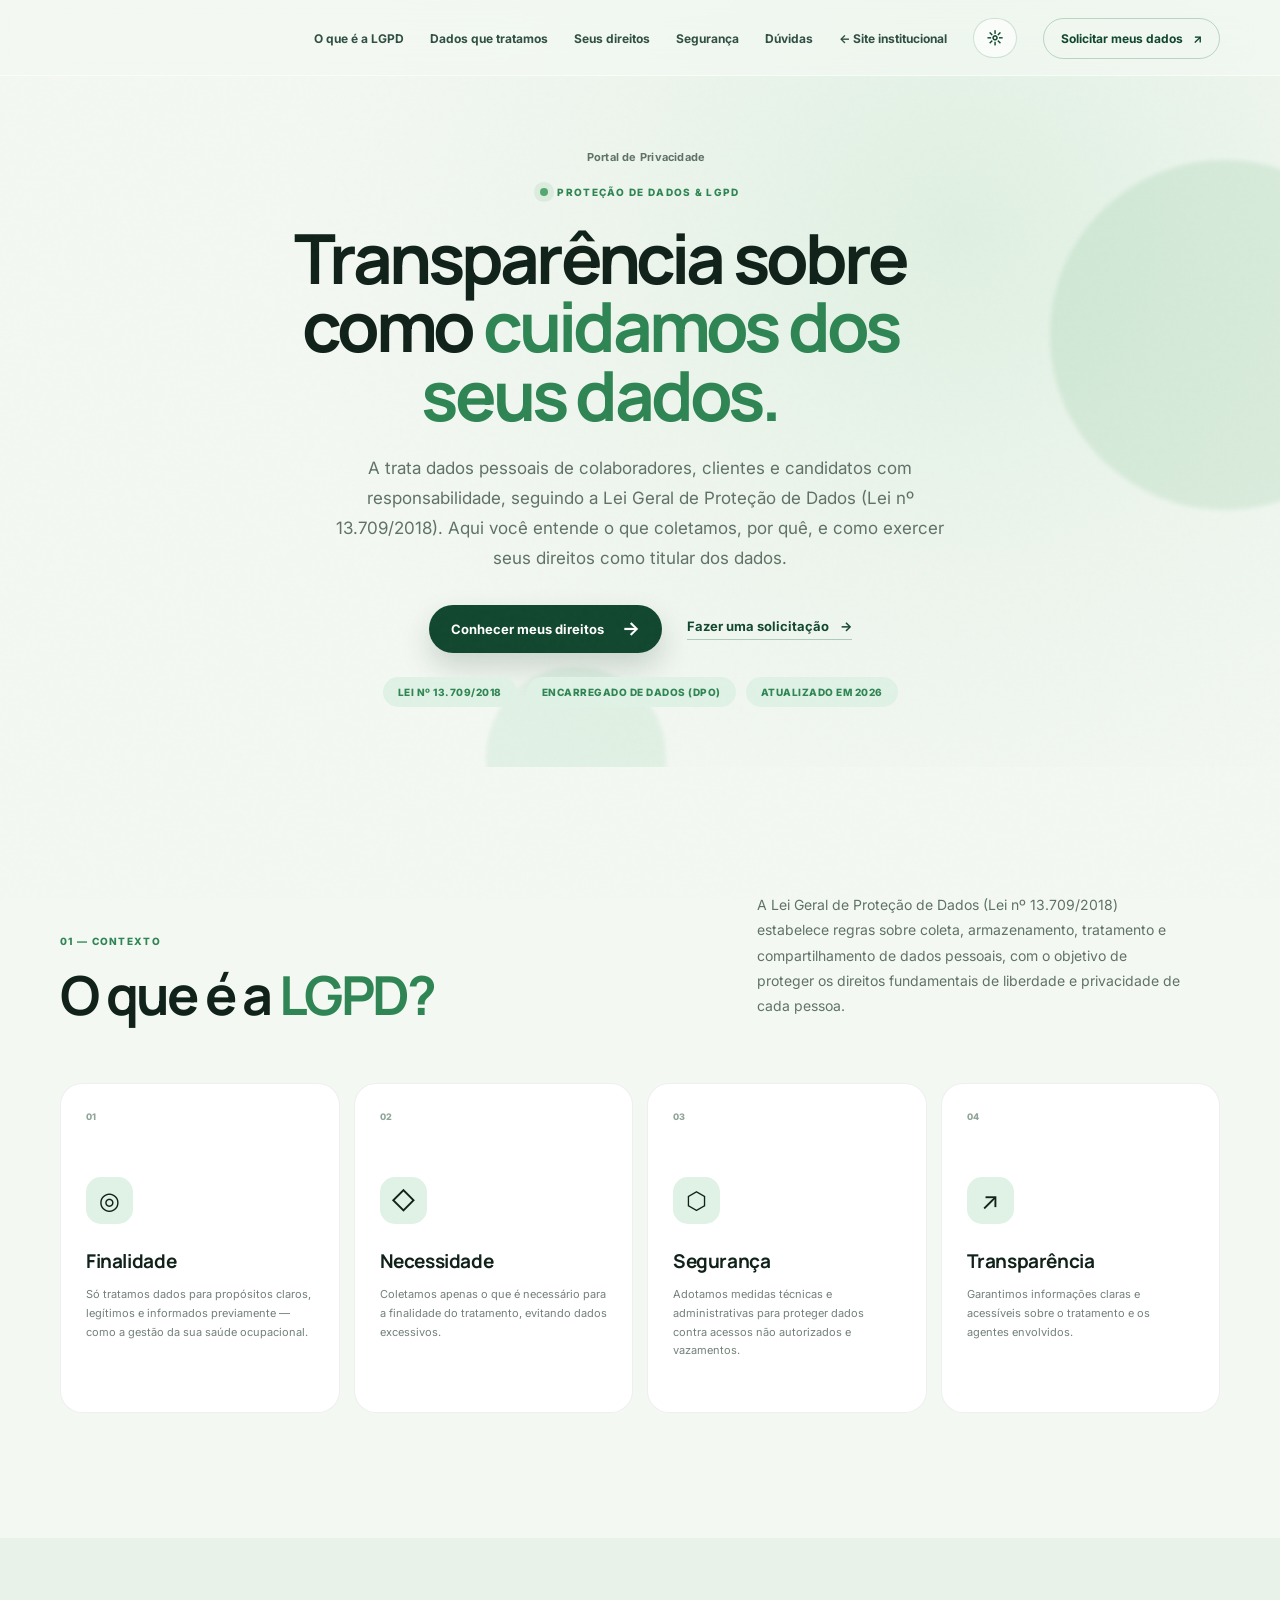
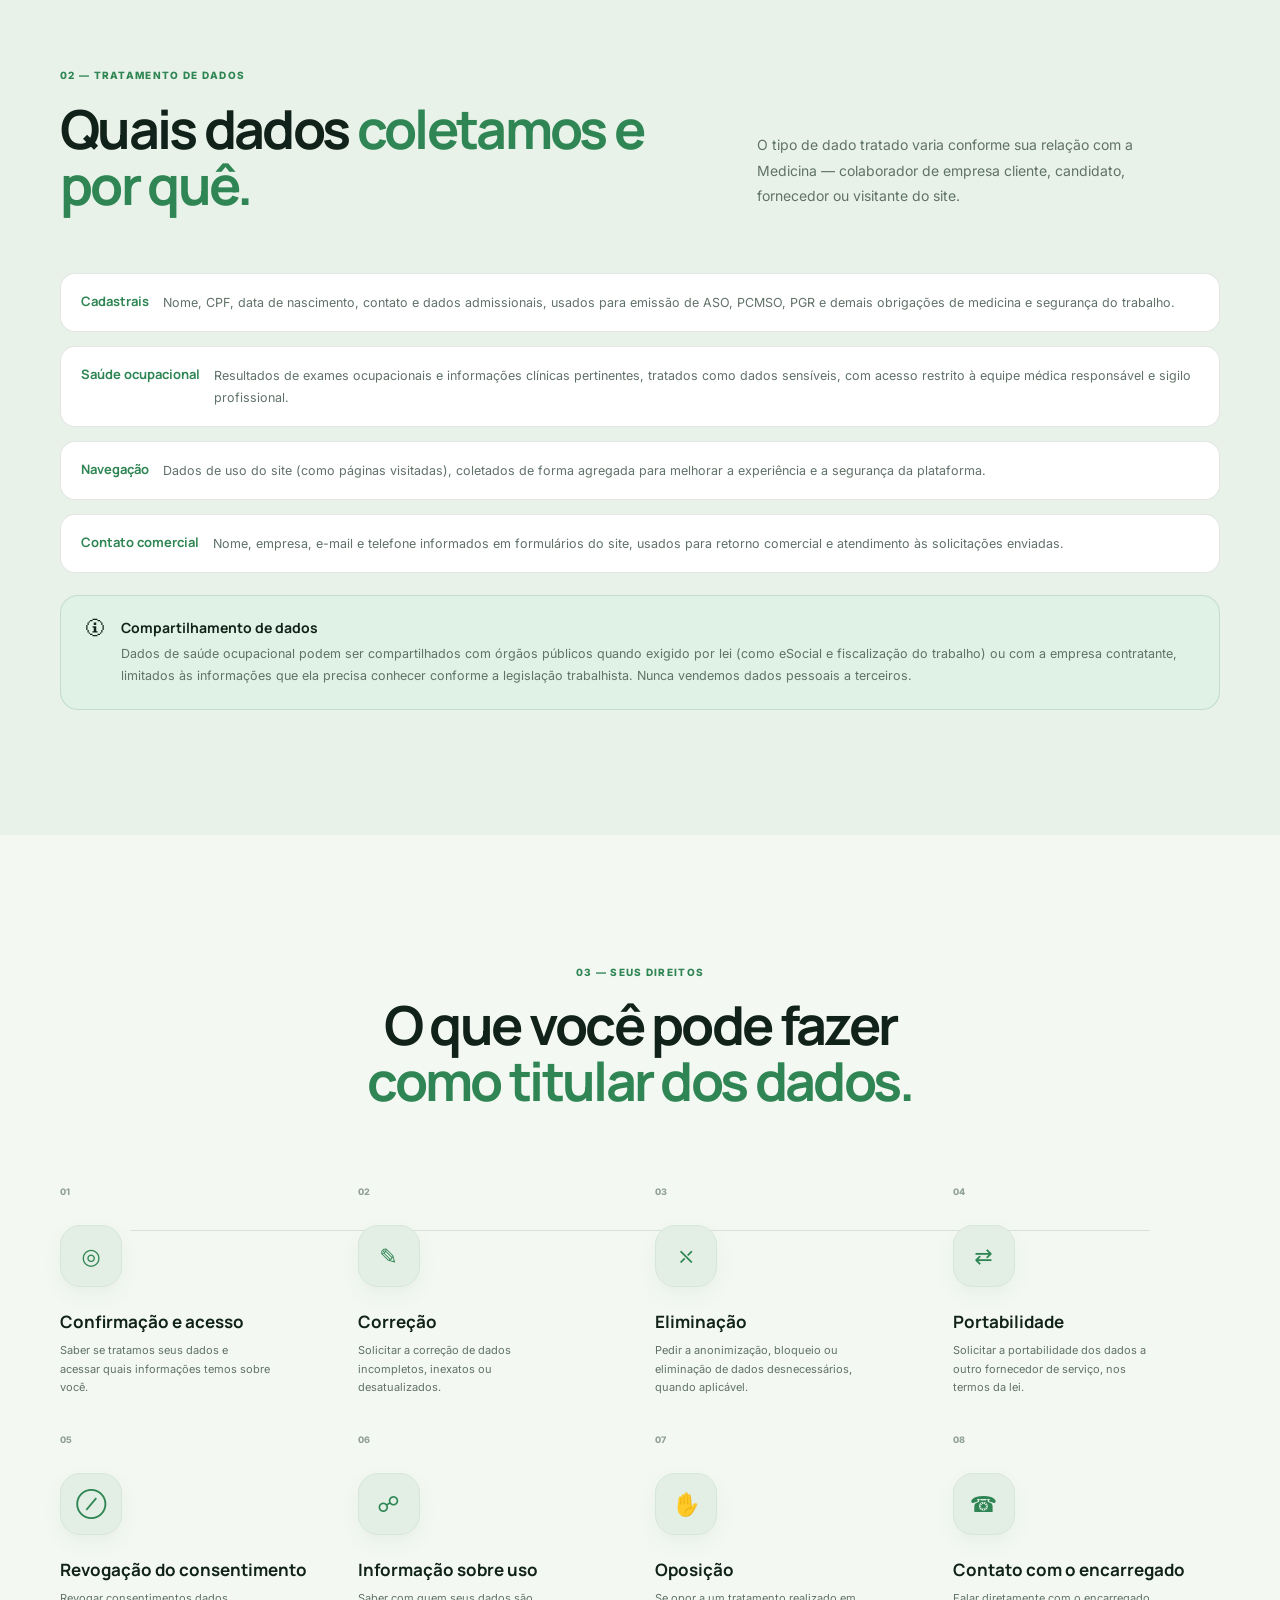
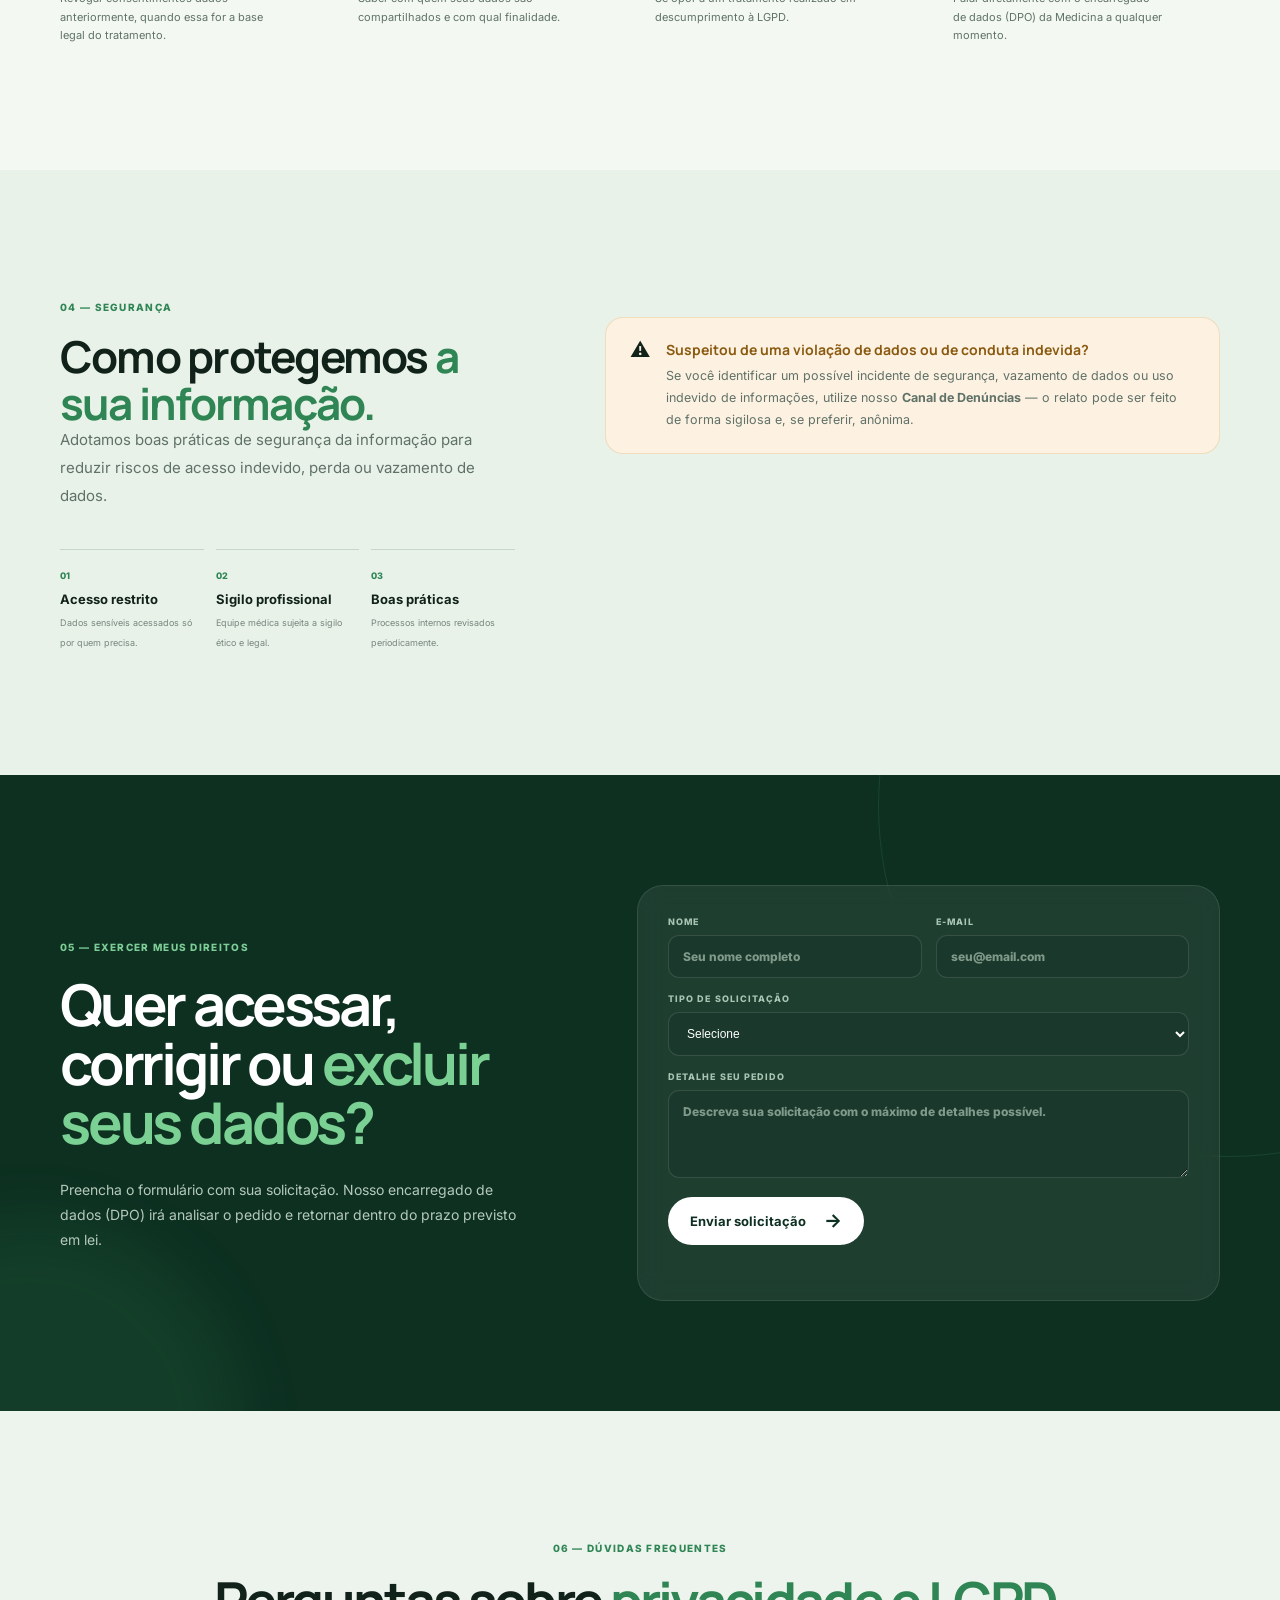
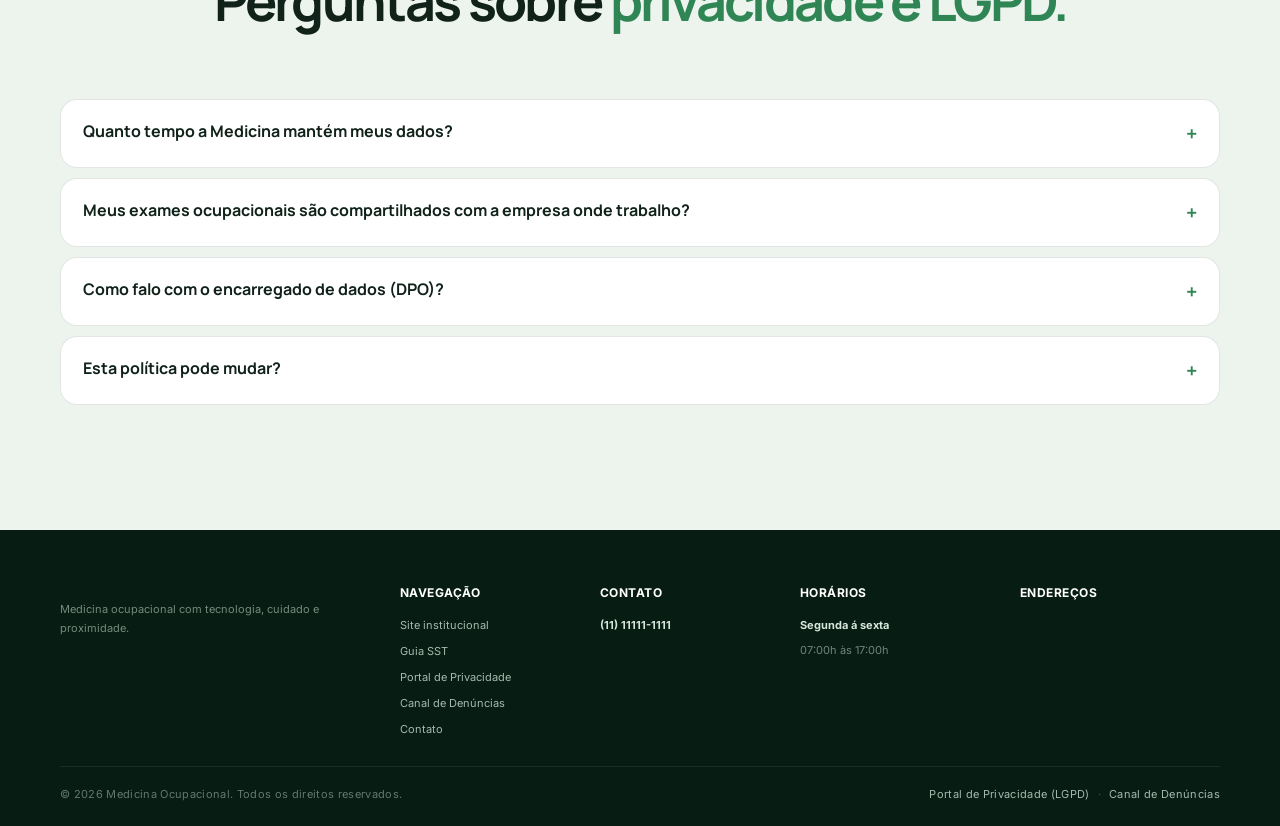
==== commit b07b6e53: "Add files via upload" ====
--- a/Medicina/privacidade.html
+++ b/Medicina/privacidade.html
@@ -641,12 +641,6 @@
 
   </footer>
 
-  <a class="whatsapp" href="" target="_blank" rel="noopener"
-    aria-label="Falar pelo WhatsApp">
-    <span class="whatsapp-flutuante">
-      <img src="assets/whatsapp-png-logo-1.png" alt="WhatsApp Logo">
-    </span>
-  </a>
   <script src="script.js"></script>
 </body>
 
